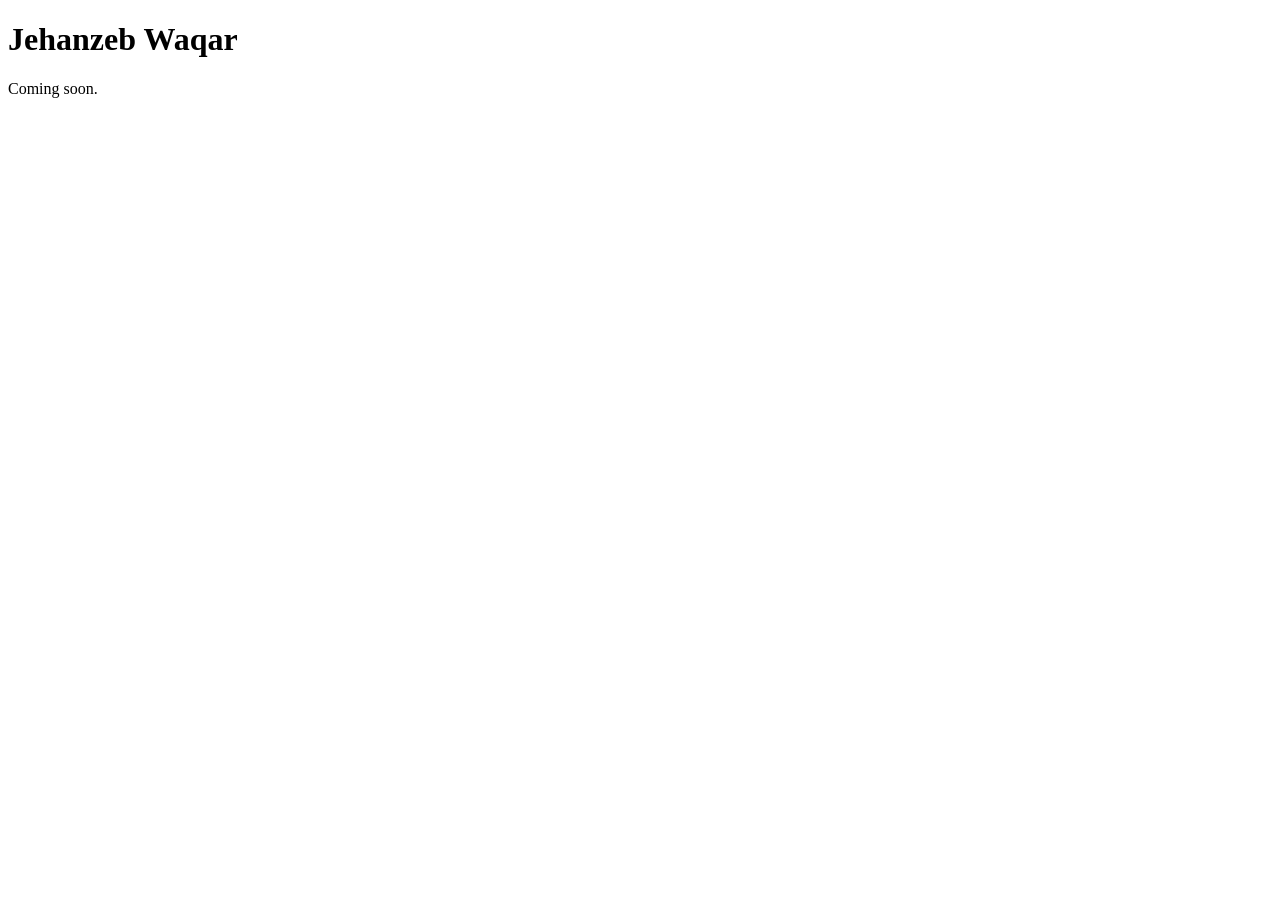
==== index.html @ 60be6070 "Placeholder page" ====
<!doctype html>
<html lang="en">
<head>
<meta charset="utf-8">
<meta name="viewport" content="width=device-width, initial-scale=1">
<title>Jehanzeb Waqar</title>
</head>
<body>
<h1>Jehanzeb Waqar</h1>
<p>Coming soon.</p>
</body>
</html>
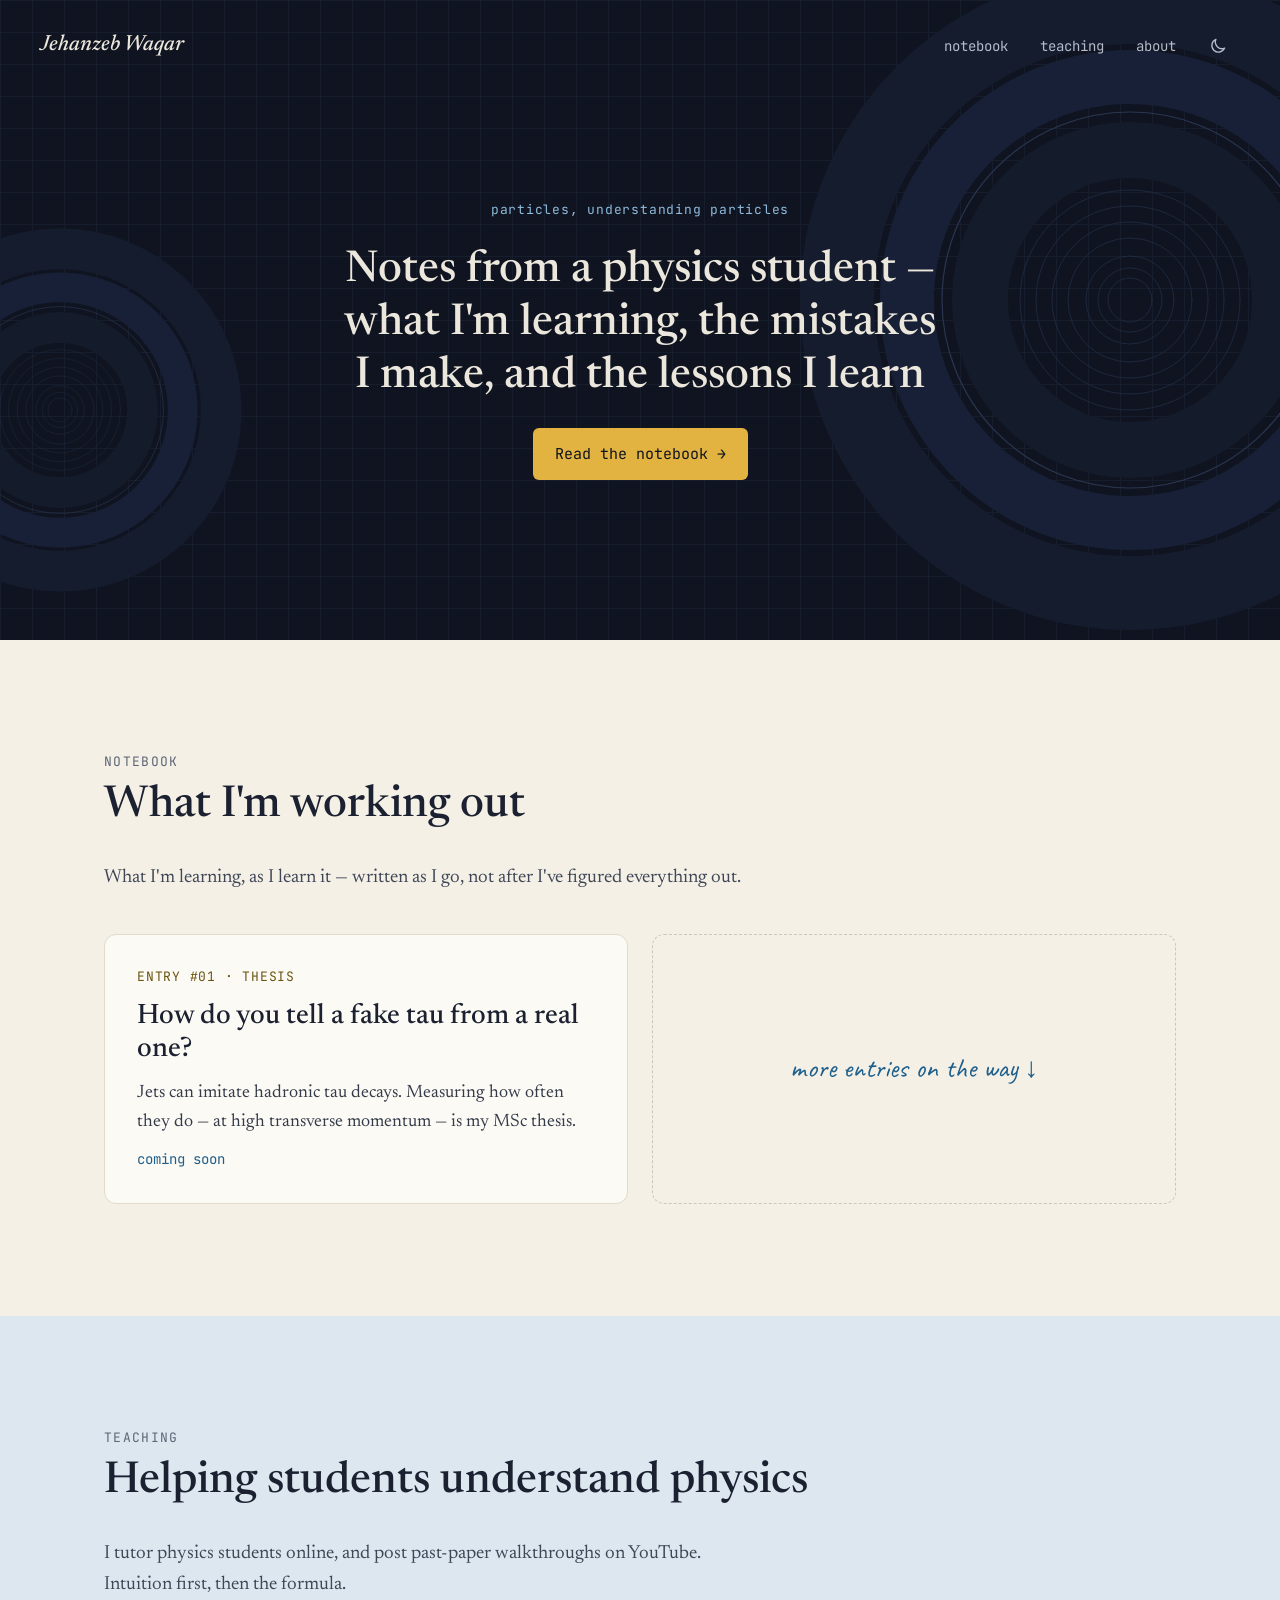
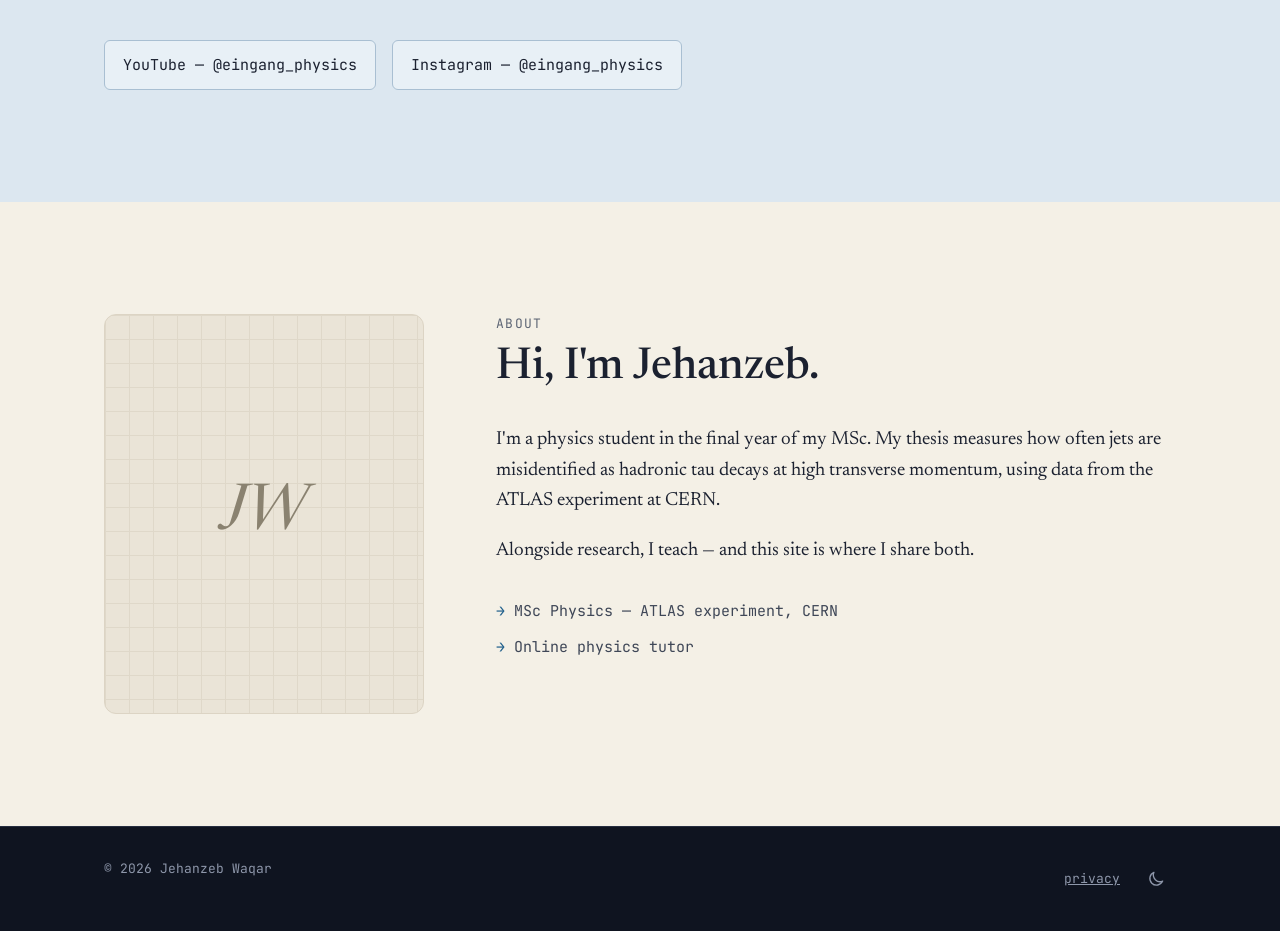
==== commit 09da3fec: "Homepage: Lab Notebook design, animated ATLAS/Feynman hero, light/dark toggle Co-Authored-By: Claude" ====
--- a/index.html
+++ b/index.html
@@ -3,10 +3,617 @@
 <head>
 <meta charset="utf-8">
 <meta name="viewport" content="width=device-width, initial-scale=1">
-<title>Jehanzeb Waqar</title>
+<title>Jehanzeb Waqar — notes from a physics student</title>
+<meta name="description" content="Jehanzeb Waqar — particle physics with the ATLAS experiment. A public notebook of the physics I'm learning, and how I teach it to students.">
+<meta property="og:title" content="Jehanzeb Waqar">
+<meta property="og:description" content="Notes from a physics student — what I'm learning, the mistakes I make, and the lessons I learn">
+<meta property="og:url" content="https://jehanzebwaqar.com/">
+<meta name="theme-color" content="#0F1420">
+<link rel="preconnect" href="https://fonts.googleapis.com">
+<link rel="preconnect" href="https://fonts.gstatic.com" crossorigin>
+<link href="https://fonts.googleapis.com/css2?family=Newsreader:ital,opsz,wght@0,6..72,400;0,6..72,500;1,6..72,400;1,6..72,500&family=JetBrains+Mono:wght@400;500&family=Caveat:wght@500&display=swap" rel="stylesheet">
+<link rel="stylesheet" href="/assets/style.css">
+<script>
+  (function () {
+    var t = 'light';
+    try { t = localStorage.getItem('theme') || 'light'; } catch (e) {}
+    document.documentElement.setAttribute('data-theme', t);
+  })();
+</script>
 </head>
 <body>
-<h1>Jehanzeb Waqar</h1>
-<p>Coming soon.</p>
+
+<header class="site-header">
+  <a class="wordmark" href="/">Jehanzeb Waqar</a>
+  <div class="header-right">
+    <nav class="site-nav" aria-label="Main">
+      <a href="#notebook">notebook</a>
+      <a href="#teaching">teaching</a>
+      <a href="#about">about</a>
+    </nav>
+    <button class="theme-toggle" type="button" aria-label="Switch to dark mode" data-theme-toggle>
+      <svg class="icon-moon" viewBox="0 0 24 24" fill="none" stroke="currentColor" stroke-width="1.6" stroke-linecap="round" stroke-linejoin="round" aria-hidden="true"><path d="M20 14.5A8 8 0 0 1 9.5 4a8 8 0 1 0 10.5 10.5z"></path></svg>
+      <svg class="icon-sun" viewBox="0 0 24 24" fill="none" stroke="currentColor" stroke-width="1.6" stroke-linecap="round" aria-hidden="true"><circle cx="12" cy="12" r="4"></circle><path d="M12 2v2M12 20v2M2 12h2M20 12h2M4.9 4.9l1.4 1.4M17.7 17.7l1.4 1.4M4.9 19.1l1.4-1.4M17.7 6.3l1.4-1.4"></path></svg>
+    </button>
+  </div>
+</header>
+
+<main>
+<section class="hero" aria-labelledby="hero-title" style="border-top: 0; padding: 0">
+  <svg class="hero-edge left" viewBox="0 0 400 640" aria-hidden="true" fill="none" stroke-linecap="round" stroke-linejoin="round"><defs><filter id="neonL" x="-50%" y="-50%" width="200%" height="200%"><feGaussianBlur stdDeviation="2.6" result="b"></feGaussianBlur><feMerge><feMergeNode in="b"></feMergeNode><feMergeNode in="b"></feMergeNode><feMergeNode in="SourceGraphic"></feMergeNode></feMerge></filter></defs><g transform="translate(60 410) scale(0.55)"><circle cx="0" cy="0" r="22" stroke="#25324A" stroke-width="0.7"></circle><circle cx="0" cy="0" r="32" stroke="#25324A" stroke-width="0.7"></circle><circle cx="0" cy="0" r="44" stroke="#25324A" stroke-width="0.7"></circle><circle cx="0" cy="0" r="62" stroke="#25324A" stroke-width="0.7"></circle><circle cx="0" cy="0" r="78" stroke="#25324A" stroke-width="0.7"></circle><circle cx="0" cy="0" r="94" stroke="#25324A" stroke-width="0.7"></circle><circle cx="0" cy="0" r="110" stroke="#25324A" stroke-width="0.7"></circle><circle cx="0" cy="0" r="150" stroke="#141B2A" stroke-width="56"></circle><circle cx="0" cy="0" r="188" stroke="#2A3650" stroke-width="1.2"></circle><circle cx="0" cy="0" r="223" stroke="#172036" stroke-width="54" stroke-dasharray="9 1.5"></circle><circle cx="0" cy="0" r="293" stroke="#141C2E" stroke-width="74" stroke-dasharray="20 2"></circle></g><g class="ev" filter="url(#neonL)" transform="translate(60 410) scale(0.55)" style="animation-delay: -8s">
+<path pathLength="1" d="M0 0 L4 7 L9 14 L13 21 L18 28 L22 35 L26 42 L31 49 L35 56 L39 63 L44 70 L48 77 L52 84 L56 91 L61 98 L65 105 L69 113 L73 120 L77 127 L81 134 L85 141 L89 148" stroke="#FFC940" stroke-width="1.6" opacity="1.0"></path>
+<path pathLength="1" d="M-0 -0 L4 7 L8 14 L13 21 L17 28 L21 35 L26 42 L30 49 L34 56 L39 63 L43 70 L48 77 L52 84 L56 91 L61 98 L65 105 L70 112 L75 119 L79 126 L84 133 L88 139 L93 146" stroke="#FFC940" stroke-width="1.6" opacity="1.0"></path>
+<path pathLength="1" d="M0 -0 L4 7 L8 15 L12 22 L16 29 L19 36 L23 44 L27 51 L31 58 L35 66 L38 73 L42 80 L46 88 L50 95 L53 102 L57 110 L61 117 L64 125 L68 132 L72 139 L75 147 L79 154" stroke="#FFC940" stroke-width="1.6" opacity="1.0"></path>
+<path pathLength="1" d="M0 -0 L-3 -7 L-7 -15 L-11 -22 L-15 -30 L-19 -37 L-23 -44 L-27 -51 L-31 -58 L-36 -65 L-40 -72 L-45 -79 L-50 -86 L-54 -92 L-59 -99 L-64 -105 L-70 -112 L-75 -118 L-80 -124 L-86 -131 L-91 -137 L-97 -143" stroke="#8FD3FF" stroke-width="1.2" opacity="1.0"></path>
+<path pathLength="1" d="M0 -0 L-2 -8 L-4 -16 L-6 -24 L-8 -32 L-9 -40 L-10 -48 L-11 -57 L-11 -65 L-12 -73 L-12 -81 L-12 -90 L-11 -98 L-10 -106 L-9 -114 L-8 -122 L-7 -130 L-5 -139 L-3 -147 L-1 -154 L2 -162 L4 -170 L7 -178" stroke="#8FD3FF" stroke-width="1.2" opacity="1.0"></path>
+<path pathLength="1" d="M0 0 L-1 -8 L-2 -16 L-3 -25 L-4 -33 L-6 -41 L-7 -49 L-9 -57 L-10 -65 L-12 -73 L-14 -81 L-16 -89 L-19 -97 L-21 -105 L-24 -113 L-26 -121 L-29 -128 L-32 -136 L-35 -144 L-38 -151 L-41 -159 L-45 -167" stroke="#8FD3FF" stroke-width="1.2" opacity="1.0"></path>
+<path pathLength="1" d="M-0 -0 L-2 -8 L-3 -16 L-5 -24 L-6 -32 L-7 -41 L-9 -49 L-10 -57 L-11 -65 L-12 -73 L-13 -81 L-14 -90 L-15 -98 L-16 -106 L-16 -114 L-17 -122 L-18 -131 L-18 -139 L-19 -147 L-19 -155 L-20 -164 L-20 -172" stroke="#8FD3FF" stroke-width="1.2" opacity="1.0"></path>
+<path pathLength="1" d="M0 -0 L-1 -8 L-1 -16 L-2 -25 L-3 -33 L-3 -41 L-4 -49 L-4 -58 L-4 -66 L-5 -74 L-5 -82 L-5 -91 L-5 -99 L-5 -107 L-5 -115 L-5 -124 L-5 -132 L-5 -140 L-5 -148 L-5 -157 L-4 -165 L-4 -173" stroke="#8FD3FF" stroke-width="1.2" opacity="1.0"></path>
+<path pathLength="1" d="M-0 -0 L-2 -8 L-4 -16 L-6 -24 L-8 -32 L-9 -40 L-10 -48 L-11 -57 L-12 -65 L-12 -73 L-12 -81 L-12 -90 L-12 -98 L-11 -106 L-10 -114 L-9 -122 L-8 -131 L-7 -139 L-5 -147 L-3 -155 L-1 -163 L1 -171 L4 -178" stroke="#8FD3FF" stroke-width="1.2" opacity="1.0"></path>
+<path pathLength="1" d="M-0 -0 L-4 -7 L-7 -15 L-11 -22 L-14 -30 L-18 -37 L-21 -45 L-24 -52 L-28 -60 L-31 -67 L-34 -75 L-37 -83 L-40 -90 L-43 -98 L-46 -106 L-49 -114 L-51 -121 L-54 -129 L-57 -137 L-59 -145 L-62 -153 L-64 -161" stroke="#8FD3FF" stroke-width="1.2" opacity="1.0"></path>
+<path pathLength="1" d="M0 0 L-3 -8 L-6 -15 L-9 -23 L-13 -30 L-16 -38 L-20 -45 L-24 -52 L-29 -59 L-33 -66 L-38 -73 L-43 -79 L-48 -86 L-54 -92 L-59 -98 L-65 -104 L-71 -110 L-77 -115 L-83 -121 L-90 -126 L-96 -131 L-103 -136 L-110 -141" stroke="#8FD3FF" stroke-width="1.2" opacity="1.0"></path>
+<path pathLength="1" d="M0 0 L5 -6 L11 -13 L16 -19 L21 -26 L25 -32 L30 -39 L35 -46 L39 -53 L43 -60 L47 -68 L50 -75 L54 -83 L57 -90 L61 -98 L64 -105 L66 -113 L69 -121 L71 -129 L74 -137 L76 -145 L77 -153 L79 -161" stroke="#8FD3FF" stroke-width="1.0" opacity="0.8"></path>
+<path pathLength="1" d="M0 0 L2 8 L4 16 L7 24 L9 32 L12 40 L14 47 L17 55 L19 63 L22 71 L25 79 L28 86 L31 94 L34 102 L37 109 L40 117 L43 125 L47 132 L50 140 L54 147 L57 155 L61 162" stroke="#8FD3FF" stroke-width="1.0" opacity="0.8"></path>
+<path pathLength="1" d="M0 0 L6 6 L12 12 L17 18 L23 24 L28 30 L34 36 L39 42 L44 49 L49 55 L54 62 L59 69 L64 75 L69 82 L73 89 L78 96 L82 103 L86 110 L90 117 L94 124 L98 132 L102 139" stroke="#8FD3FF" stroke-width="1.0" opacity="0.8"></path>
+<path pathLength="1" d="M0 0 L2 8 L5 16 L7 24 L9 32 L12 40 L14 48 L16 56 L17 64 L19 72 L21 80 L23 88 L24 96 L26 104 L27 112 L29 120 L30 128 L31 137 L32 145 L33 153 L34 161 L35 169" stroke="#8FD3FF" stroke-width="1.0" opacity="0.8"></path>
+<path pathLength="1" d="M0 0 L-2 8 L-4 16 L-7 24 L-9 32 L-12 40 L-14 47 L-17 55 L-20 63 L-22 71 L-25 79 L-28 86 L-31 94 L-34 102 L-37 109 L-41 117 L-44 124 L-47 132 L-51 139 L-54 147 L-58 154 L-62 162" stroke="#8FD3FF" stroke-width="1.0" opacity="0.8"></path>
+<path pathLength="1" d="M0 0 L-3 7 L-7 15 L-11 22 L-15 30 L-19 37 L-23 44 L-27 51 L-31 58 L-35 65 L-40 72 L-45 79 L-49 86 L-54 92 L-59 99 L-64 105 L-69 112 L-75 118 L-80 125 L-85 131 L-91 137 L-97 143" stroke="#8FD3FF" stroke-width="1.0" opacity="0.8"></path>
+<path pathLength="1" d="M-0 0 L8 2 L16 3 L24 5 L32 8 L40 11 L48 13 L55 17 L63 20 L70 24 L77 28 L84 32 L91 37 L98 42 L104 47 L111 52 L117 57 L123 63 L129 69 L134 75 L139 81 L144 88 L149 95" stroke="#8FD3FF" stroke-width="1.0" opacity="0.8"></path>
+<path pathLength="1" d="M-0 0 L3 -0 L7 -1 L10 -2 L13 -3 L16 -4 L18 -6 L21 -8 L23 -11 L25 -14 L27 -16 L28 -20 L29 -23 L29 -26 L29 -29 L29 -33 L29 -36 L28 -39 L26 -42 L25 -45 L23 -47 L20 -50 L18 -52 L15 -54 L12 -55 L9 -56 L6 -57 L2 -58 L-1 -58 L-4 -57 L-7 -57 L-10 -56 L-13 -54 L-16 -52 L-19 -50 L-21 -48 L-23 -45 L-25 -42 L-26 -39 L-27 -36 L-28 -33 L-28 -30 L-28 -27 L-28 -23 L-27 -20 L-26 -17 L-24 -14 L-22 -11 L-20 -9" stroke="#8FD3FF" stroke-width="0.8" opacity="0.55"></path>
+<path pathLength="1" d="M-0 0 L-4 -2 L-9 -3 L-14 -4 L-19 -4 L-24 -4 L-28 -3 L-33 -2 L-38 0 L-42 3 L-46 6 L-49 9 L-52 13 L-55 17 L-57 21 L-59 26 L-60 30 L-61 35 L-61 40 L-60 45 L-59 50 L-58 54 L-56 59 L-53 63 L-50 67 L-47 70 L-43 73 L-39 76 L-34 78 L-30 79 L-25 80 L-20 81 L-15 81 L-10 80 L-6 79 L-1 77 L3 75 L7 72 L11 69 L14 66 L17 62 L20 57 L21 53 L23 48 L24 43 L24 39 L24 34 L23 29 L22 24" stroke="#8FD3FF" stroke-width="0.8" opacity="0.55"></path>
+<path pathLength="1" d="M0 -0 L1 4 L2 7 L3 11 L3 15 L3 19 L2 23 L1 27 L-1 30 L-3 34 L-5 37 L-8 40 L-11 42 L-14 44 L-18 46 L-21 47 L-25 48 L-29 49 L-33 49 L-37 48 L-41 47 L-44 46 L-48 44 L-51 42 L-54 40 L-57 37 L-60 34 L-62 31 L-63 27 L-64 23 L-65 19 L-65 15 L-65 11 L-65 8 L-64 4 L-62 0 L-61 -3 L-58 -7 L-56 -10 L-53 -12 L-50 -14 L-46 -16 L-43 -18 L-39 -19 L-35 -20 L-31 -20 L-27 -20 L-23 -19 L-19 -18" stroke="#8FD3FF" stroke-width="0.8" opacity="0.55"></path>
+<path pathLength="1" d="M-0 0 L3 -4 L6 -8 L10 -11 L13 -14 L18 -17 L22 -19 L27 -20 L32 -21 L37 -22 L42 -21 L47 -21 L51 -19 L56 -17 L60 -15 L64 -12 L68 -9 L71 -5 L74 -1 L77 3 L78 8 L80 13 L81 18 L81 23 L80 27 L79 32 L78 37 L76 42 L73 46 L70 50 L67 53 L63 57 L59 59 L55 61 L50 63 L45 64 L40 65 L35 65 L30 64 L25 63 L21 62 L16 60 L12 57 L8 54 L5 50 L2 46 L-1 42 L-3 38 L-4 33" stroke="#8FD3FF" stroke-width="0.8" opacity="0.55"></path>
+<path pathLength="1" d="M0 -0 L0 4 L1 8 L2 11 L4 15 L6 18 L8 22 L11 24 L14 27 L17 29 L21 31 L25 32 L28 33 L32 33 L36 33 L40 33 L44 32 L48 31 L51 29 L55 27 L58 24 L60 21 L63 18 L65 15 L66 11 L67 8 L68 4 L69 -0 L68 -4 L68 -8 L67 -12 L65 -15 L63 -19 L61 -22 L59 -25 L56 -28 L53 -30 L49 -32 L45 -33 L42 -34 L38 -35 L34 -35 L30 -35 L26 -34 L22 -33 L19 -31 L15 -30 L12 -27 L9 -24" stroke="#8FD3FF" stroke-width="0.8" opacity="0.55"></path>
+<path pathLength="1" d="M0 0 L1 -5 L1 -10 L-0 -16 L-1 -21 L-3 -26 L-5 -30 L-8 -35 L-11 -39 L-15 -42 L-19 -45 L-24 -48 L-29 -50 L-34 -52 L-39 -53 L-44 -53 L-49 -53 L-54 -52 L-59 -51 L-64 -49 L-69 -47 L-73 -44 L-77 -40 L-81 -36 L-84 -32 L-86 -27 L-88 -23 L-89 -18 L-90 -12 L-91 -7 L-90 -2 L-89 3 L-88 8 L-86 13 L-83 17 L-80 22 L-76 25 L-72 29 L-68 32 L-63 34 L-58 36 L-53 37 L-48 38 L-43 38 L-38 37 L-33 36 L-28 35 L-23 32 L-19 30" stroke="#8FD3FF" stroke-width="0.8" opacity="0.55"></path>
+<path pathLength="1" d="M0 0 L-4 -7 L-9 -14 L-15 -20 L-21 -25 L-28 -30 L-35 -34 L-42 -37 L-50 -39 L-59 -41 L-67 -41 L-75 -41 L-83 -39 L-91 -37 L-99 -34 L-106 -30 L-113 -25 L-119 -20 L-124 -13 L-129 -7 L-133 0 L-136 8 L-139 16 L-140 24 L-141 32 L-141 40 L-139 49 L-137 57 L-134 64 L-130 72 L-126 78 L-120 85 L-114 90 L-108 95 L-101 99 L-93 103 L-85 105 L-77 107 L-69 108 L-61 108 L-53 107 L-45 105 L-37 102 L-30 98 L-23 94 L-16 88 L-10 82 L-5 76 L-1 69" stroke="#8FD3FF" stroke-width="0.8" opacity="0.55"></path>
+<path pathLength="1" d="M0 0 L-7 5 L-13 10 L-18 17 L-23 23 L-27 30 L-30 38 L-33 46 L-35 54 L-36 62 L-35 70 L-35 79 L-33 87 L-30 95 L-27 102 L-23 109 L-18 116 L-13 122 L-7 128 L0 133 L7 137 L15 140 L23 143 L31 145 L39 145 L47 146 L55 145 L63 143 L71 141 L79 138 L86 134 L93 129 L99 123 L105 117 L110 111 L114 104 L117 96 L120 88 L122 80 L123 72 L123 64 L123 56 L121 48 L119 40 L116 32 L112 25 L107 18 L102 12 L96 6" stroke="#8FD3FF" stroke-width="0.8" opacity="0.55"></path>
+<path pathLength="1" d="M-0 0 L5 -4 L10 -7 L15 -9 L21 -11 L26 -13 L32 -13 L38 -13 L44 -13 L50 -11 L56 -9 L61 -6 L66 -3 L70 1 L75 5 L78 10 L81 15 L84 20 L85 26 L86 32 L87 38 L87 44 L86 50 L84 55 L82 61 L79 66 L75 71 L72 75 L67 79 L62 83 L57 86 L51 88 L46 89 L40 90 L34 91 L28 90 L22 89 L16 87 L11 85 L6 82 L1 78 L-3 74 L-7 69 L-10 65 L-13 59 L-15 54 L-16 48 L-17 42 L-17 36" stroke="#8FD3FF" stroke-width="0.8" opacity="0.55"></path>
+<polygon points="108.1,163.5 133.5,201.8 112.7,214.2 91.3,173.5" fill="#FFC940" fill-opacity="0.85"></polygon>
+<polygon points="139.1,214.9 151.0,233.4 131.9,244.7 121.5,225.3" fill="#FFC940" fill-opacity="0.5"></polygon>
+<polygon points="-84.0,-177.1 -91.4,-192.7 -77.7,-198.6 -71.4,-182.5" fill="#8FD3FF" fill-opacity="0.6"></polygon>
+<polygon points="-109.8,-231.3 -134.2,-282.9 -114.1,-291.6 -93.3,-238.4" fill="#8FD3FF" fill-opacity="0.45"></polygon>
+<polygon points="-69.6,-183.2 -78.8,-207.3 -64.1,-212.3 -56.6,-187.6" fill="#8FD3FF" fill-opacity="0.6"></polygon>
+<polygon points="-90.9,-239.3 -105.9,-278.6 -86.1,-285.4 -74.0,-245.1" fill="#8FD3FF" fill-opacity="0.45"></polygon>
+<polygon points="-54.8,-188.2 -61.2,-210.2 -46.3,-214.0 -41.5,-191.6" fill="#8FD3FF" fill-opacity="0.6"></polygon>
+<polygon points="-71.5,-245.8 -82.5,-283.6 -62.5,-288.7 -54.1,-250.2" fill="#8FD3FF" fill-opacity="0.45"></polygon>
+<polygon points="-39.5,-192.0 -43.3,-210.4 -28.5,-213.0 -26.0,-194.3" fill="#8FD3FF" fill-opacity="0.6"></polygon>
+<polygon points="-51.6,-250.7 -56.0,-271.8 -36.8,-275.0 -34.0,-253.7" fill="#8FD3FF" fill-opacity="0.45"></polygon>
+<circle cx="13.3" cy="20.9" r="1.5" fill="#FFC940"></circle>
+<circle cx="17.6" cy="27.9" r="1.5" fill="#FFC940"></circle>
+<circle cx="26.4" cy="41.9" r="1.5" fill="#FFC940"></circle>
+<circle cx="35.0" cy="55.9" r="1.5" fill="#FFC940"></circle>
+<circle cx="43.6" cy="70.0" r="1.5" fill="#FFC940"></circle>
+<circle cx="52.1" cy="84.2" r="1.5" fill="#FFC940"></circle>
+<circle cx="60.5" cy="98.4" r="1.5" fill="#FFC940"></circle>
+<circle cx="12.7" cy="21.2" r="1.5" fill="#FFC940"></circle>
+<circle cx="17.0" cy="28.3" r="1.5" fill="#FFC940"></circle>
+<circle cx="25.6" cy="42.4" r="1.5" fill="#FFC940"></circle>
+<circle cx="34.3" cy="56.4" r="1.5" fill="#FFC940"></circle>
+<circle cx="43.1" cy="70.3" r="1.5" fill="#FFC940"></circle>
+<circle cx="52.0" cy="84.3" r="1.5" fill="#FFC940"></circle>
+<circle cx="60.9" cy="98.1" r="1.5" fill="#FFC940"></circle>
+<circle cx="11.7" cy="21.8" r="1.5" fill="#FFC940"></circle>
+<circle cx="15.5" cy="29.1" r="1.5" fill="#FFC940"></circle>
+<circle cx="23.2" cy="43.7" r="1.5" fill="#FFC940"></circle>
+<circle cx="30.8" cy="58.4" r="1.5" fill="#FFC940"></circle>
+<circle cx="38.4" cy="73.0" r="1.5" fill="#FFC940"></circle>
+<circle cx="45.9" cy="87.7" r="1.5" fill="#FFC940"></circle>
+<circle cx="53.3" cy="102.5" r="1.5" fill="#FFC940"></circle>
+<circle cx="-10.8" cy="-22.2" r="1.5" fill="#8FD3FF"></circle>
+<circle cx="-14.7" cy="-29.5" r="1.5" fill="#8FD3FF"></circle>
+<circle cx="-22.7" cy="-43.9" r="1.5" fill="#8FD3FF"></circle>
+<circle cx="-31.2" cy="-58.1" r="1.5" fill="#8FD3FF"></circle>
+<circle cx="-40.2" cy="-72.0" r="1.5" fill="#8FD3FF"></circle>
+<circle cx="-49.5" cy="-85.5" r="1.5" fill="#8FD3FF"></circle>
+<circle cx="-59.3" cy="-98.8" r="1.5" fill="#8FD3FF"></circle>
+<circle cx="-6.2" cy="-24.0" r="1.5" fill="#8FD3FF"></circle>
+<circle cx="-7.8" cy="-32.1" r="1.5" fill="#8FD3FF"></circle>
+<circle cx="-10.1" cy="-48.4" r="1.5" fill="#8FD3FF"></circle>
+<circle cx="-11.5" cy="-64.8" r="1.5" fill="#8FD3FF"></circle>
+<circle cx="-11.8" cy="-81.3" r="1.5" fill="#8FD3FF"></circle>
+<circle cx="-11.1" cy="-97.8" r="1.5" fill="#8FD3FF"></circle>
+<circle cx="-9.4" cy="-114.2" r="1.5" fill="#8FD3FF"></circle>
+<circle cx="-2.9" cy="-24.6" r="1.5" fill="#8FD3FF"></circle>
+<circle cx="-4.2" cy="-32.7" r="1.5" fill="#8FD3FF"></circle>
+<circle cx="-7.0" cy="-49.0" r="1.5" fill="#8FD3FF"></circle>
+<circle cx="-10.4" cy="-65.1" r="1.5" fill="#8FD3FF"></circle>
+<circle cx="-14.3" cy="-81.2" r="1.5" fill="#8FD3FF"></circle>
+<circle cx="-18.7" cy="-97.1" r="1.5" fill="#8FD3FF"></circle>
+<circle cx="-23.6" cy="-112.8" r="1.5" fill="#8FD3FF"></circle>
+<circle cx="-4.6" cy="-24.3" r="1.5" fill="#8FD3FF"></circle>
+<circle cx="-6.0" cy="-32.5" r="1.5" fill="#8FD3FF"></circle>
+<circle cx="-8.6" cy="-48.7" r="1.5" fill="#8FD3FF"></circle>
+<circle cx="-11.0" cy="-65.1" r="1.5" fill="#8FD3FF"></circle>
+<circle cx="-13.0" cy="-81.4" r="1.5" fill="#8FD3FF"></circle>
+<circle cx="-14.9" cy="-97.8" r="1.5" fill="#8FD3FF"></circle>
+<circle cx="-16.5" cy="-114.3" r="1.5" fill="#8FD3FF"></circle>
+<circle cx="-2.0" cy="-24.7" r="1.5" fill="#8FD3FF"></circle>
+<circle cx="-2.6" cy="-32.9" r="1.5" fill="#8FD3FF"></circle>
+<circle cx="-3.6" cy="-49.4" r="1.5" fill="#8FD3FF"></circle>
+<circle cx="-4.3" cy="-65.9" r="1.5" fill="#8FD3FF"></circle>
+<circle cx="-4.8" cy="-82.3" r="1.5" fill="#8FD3FF"></circle>
+<circle cx="-5.2" cy="-98.8" r="1.5" fill="#8FD3FF"></circle>
+<circle cx="-5.3" cy="-115.3" r="1.5" fill="#8FD3FF"></circle>
+<circle cx="-6.1" cy="-24.0" r="1.5" fill="#8FD3FF"></circle>
+<circle cx="-7.6" cy="-32.1" r="1.5" fill="#8FD3FF"></circle>
+<circle cx="-10.1" cy="-48.4" r="1.5" fill="#8FD3FF"></circle>
+<circle cx="-11.6" cy="-64.8" r="1.5" fill="#8FD3FF"></circle>
+<circle cx="-12.2" cy="-81.3" r="1.5" fill="#8FD3FF"></circle>
+<circle cx="-11.8" cy="-97.8" r="1.5" fill="#8FD3FF"></circle>
+<circle cx="-10.5" cy="-114.3" r="1.5" fill="#8FD3FF"></circle>
+<circle cx="-10.9" cy="-22.2" r="1.5" fill="#8FD3FF"></circle>
+<circle cx="-14.4" cy="-29.7" r="1.5" fill="#8FD3FF"></circle>
+<circle cx="-21.2" cy="-44.7" r="1.5" fill="#8FD3FF"></circle>
+<circle cx="-27.7" cy="-59.9" r="1.5" fill="#8FD3FF"></circle>
+<circle cx="-34.0" cy="-75.1" r="1.5" fill="#8FD3FF"></circle>
+<circle cx="-40.1" cy="-90.5" r="1.5" fill="#8FD3FF"></circle>
+<circle cx="-45.9" cy="-105.9" r="1.5" fill="#8FD3FF"></circle>
+<circle cx="-9.2" cy="-23.0" r="1.5" fill="#8FD3FF"></circle>
+<circle cx="-12.7" cy="-30.5" r="1.5" fill="#8FD3FF"></circle>
+<circle cx="-20.3" cy="-45.1" r="1.5" fill="#8FD3FF"></circle>
+<circle cx="-28.8" cy="-59.2" r="1.5" fill="#8FD3FF"></circle>
+<circle cx="-38.2" cy="-72.8" r="1.5" fill="#8FD3FF"></circle>
+<circle cx="-48.3" cy="-85.8" r="1.5" fill="#8FD3FF"></circle>
+<circle cx="-59.2" cy="-98.2" r="1.5" fill="#8FD3FF"></circle>
+<circle cx="15.8" cy="-19.1" r="1.5" fill="#8FD3FF"></circle>
+<circle cx="20.7" cy="-25.7" r="1.5" fill="#8FD3FF"></circle>
+<circle cx="30.1" cy="-39.3" r="1.5" fill="#8FD3FF"></circle>
+<circle cx="38.8" cy="-53.3" r="1.5" fill="#8FD3FF"></circle>
+<circle cx="46.8" cy="-67.7" r="1.5" fill="#8FD3FF"></circle>
+<circle cx="54.0" cy="-82.5" r="1.5" fill="#8FD3FF"></circle>
+<circle cx="60.6" cy="-97.7" r="1.5" fill="#8FD3FF"></circle>
+<circle cx="6.7" cy="23.8" r="1.5" fill="#8FD3FF"></circle>
+<circle cx="9.1" cy="31.7" r="1.5" fill="#8FD3FF"></circle>
+<circle cx="14.1" cy="47.4" r="1.5" fill="#8FD3FF"></circle>
+<circle cx="19.4" cy="63.1" r="1.5" fill="#8FD3FF"></circle>
+<circle cx="25.0" cy="78.6" r="1.5" fill="#8FD3FF"></circle>
+<circle cx="30.8" cy="94.0" r="1.5" fill="#8FD3FF"></circle>
+<circle cx="37.0" cy="109.3" r="1.5" fill="#8FD3FF"></circle>
+<circle cx="17.4" cy="17.6" r="1.5" fill="#8FD3FF"></circle>
+<circle cx="22.9" cy="23.7" r="1.5" fill="#8FD3FF"></circle>
+<circle cx="33.8" cy="36.1" r="1.5" fill="#8FD3FF"></circle>
+<circle cx="44.3" cy="48.8" r="1.5" fill="#8FD3FF"></circle>
+<circle cx="54.4" cy="61.9" r="1.5" fill="#8FD3FF"></circle>
+<circle cx="64.0" cy="75.3" r="1.5" fill="#8FD3FF"></circle>
+<circle cx="73.2" cy="89.0" r="1.5" fill="#8FD3FF"></circle>
+<circle cx="7.1" cy="23.7" r="1.5" fill="#8FD3FF"></circle>
+<circle cx="9.4" cy="31.6" r="1.5" fill="#8FD3FF"></circle>
+<circle cx="13.6" cy="47.6" r="1.5" fill="#8FD3FF"></circle>
+<circle cx="17.5" cy="63.6" r="1.5" fill="#8FD3FF"></circle>
+<circle cx="21.1" cy="79.7" r="1.5" fill="#8FD3FF"></circle>
+<circle cx="24.4" cy="95.9" r="1.5" fill="#8FD3FF"></circle>
+<circle cx="27.3" cy="112.1" r="1.5" fill="#8FD3FF"></circle>
+<circle cx="-6.8" cy="23.8" r="1.5" fill="#8FD3FF"></circle>
+<circle cx="-9.2" cy="31.7" r="1.5" fill="#8FD3FF"></circle>
+<circle cx="-14.3" cy="47.4" r="1.5" fill="#8FD3FF"></circle>
+<circle cx="-19.6" cy="63.0" r="1.5" fill="#8FD3FF"></circle>
+<circle cx="-25.3" cy="78.5" r="1.5" fill="#8FD3FF"></circle>
+<circle cx="-31.2" cy="93.9" r="1.5" fill="#8FD3FF"></circle>
+<circle cx="-37.5" cy="109.2" r="1.5" fill="#8FD3FF"></circle>
+<circle cx="-10.8" cy="22.3" r="1.5" fill="#8FD3FF"></circle>
+<circle cx="-14.6" cy="29.6" r="1.5" fill="#8FD3FF"></circle>
+<circle cx="-22.6" cy="44.0" r="1.5" fill="#8FD3FF"></circle>
+<circle cx="-31.1" cy="58.2" r="1.5" fill="#8FD3FF"></circle>
+<circle cx="-40.0" cy="72.1" r="1.5" fill="#8FD3FF"></circle>
+<circle cx="-49.3" cy="85.7" r="1.5" fill="#8FD3FF"></circle>
+<circle cx="-59.1" cy="99.0" r="1.5" fill="#8FD3FF"></circle>
+<circle cx="24.1" cy="5.5" r="1.5" fill="#8FD3FF"></circle>
+<circle cx="32.0" cy="7.9" r="1.5" fill="#8FD3FF"></circle>
+<circle cx="47.5" cy="13.5" r="1.5" fill="#8FD3FF"></circle>
+<circle cx="62.6" cy="20.2" r="1.5" fill="#8FD3FF"></circle>
+<circle cx="77.1" cy="28.0" r="1.5" fill="#8FD3FF"></circle>
+<circle cx="91.0" cy="36.9" r="1.5" fill="#8FD3FF"></circle>
+<circle cx="104.3" cy="46.7" r="1.5" fill="#8FD3FF"></circle>
+<circle cx="20.9" cy="-8.4" r="1.5" fill="#8FD3FF"></circle>
+<circle cx="27.8" cy="-19.5" r="1.5" fill="#8FD3FF"></circle>
+<circle cx="28.5" cy="-35.8" r="1.5" fill="#8FD3FF"></circle>
+<circle cx="-23.7" cy="-3.9" r="1.5" fill="#8FD3FF"></circle>
+<circle cx="-33.2" cy="-1.6" r="1.5" fill="#8FD3FF"></circle>
+<circle cx="-45.7" cy="5.7" r="1.5" fill="#8FD3FF"></circle>
+<circle cx="-59.1" cy="25.7" r="1.5" fill="#8FD3FF"></circle>
+<circle cx="-57.9" cy="54.3" r="1.5" fill="#8FD3FF"></circle>
+<circle cx="2.1" cy="23.0" r="1.5" fill="#8FD3FF"></circle>
+<circle cx="-2.7" cy="33.8" r="1.5" fill="#8FD3FF"></circle>
+<circle cx="-14.2" cy="44.4" r="1.5" fill="#8FD3FF"></circle>
+<circle cx="-40.8" cy="47.5" r="1.5" fill="#8FD3FF"></circle>
+<circle cx="17.7" cy="-16.8" r="1.5" fill="#8FD3FF"></circle>
+<circle cx="27.0" cy="-20.3" r="1.5" fill="#8FD3FF"></circle>
+<circle cx="41.8" cy="-21.3" r="1.5" fill="#8FD3FF"></circle>
+<circle cx="60.4" cy="-15.0" r="1.5" fill="#8FD3FF"></circle>
+<circle cx="78.5" cy="7.9" r="1.5" fill="#8FD3FF"></circle>
+<circle cx="8.4" cy="21.5" r="1.5" fill="#8FD3FF"></circle>
+<circle cx="17.4" cy="28.9" r="1.5" fill="#8FD3FF"></circle>
+<circle cx="32.4" cy="33.3" r="1.5" fill="#8FD3FF"></circle>
+<circle cx="57.5" cy="24.2" r="1.5" fill="#8FD3FF"></circle>
+<circle cx="-3.0" cy="-25.6" r="1.5" fill="#8FD3FF"></circle>
+<circle cx="-8.2" cy="-34.7" r="1.5" fill="#8FD3FF"></circle>
+<circle cx="-15.2" cy="-42.3" r="1.5" fill="#8FD3FF"></circle>
+<circle cx="-38.7" cy="-52.9" r="1.5" fill="#8FD3FF"></circle>
+<circle cx="-59.4" cy="-51.0" r="1.5" fill="#8FD3FF"></circle>
+<circle cx="-14.6" cy="-19.9" r="1.5" fill="#8FD3FF"></circle>
+<circle cx="-20.8" cy="-25.3" r="1.5" fill="#8FD3FF"></circle>
+<circle cx="-34.8" cy="-33.9" r="1.5" fill="#8FD3FF"></circle>
+<circle cx="-50.4" cy="-39.2" r="1.5" fill="#8FD3FF"></circle>
+<circle cx="-66.7" cy="-41.0" r="1.5" fill="#8FD3FF"></circle>
+<circle cx="-91.0" cy="-36.9" r="1.5" fill="#8FD3FF"></circle>
+<circle cx="-112.6" cy="-25.0" r="1.5" fill="#8FD3FF"></circle>
+<circle cx="-18.2" cy="16.6" r="1.5" fill="#8FD3FF"></circle>
+<circle cx="-23.0" cy="23.3" r="1.5" fill="#8FD3FF"></circle>
+<circle cx="-30.4" cy="38.0" r="1.5" fill="#8FD3FF"></circle>
+<circle cx="-34.6" cy="53.9" r="1.5" fill="#8FD3FF"></circle>
+<circle cx="-35.5" cy="70.4" r="1.5" fill="#8FD3FF"></circle>
+<circle cx="-30.4" cy="94.5" r="1.5" fill="#8FD3FF"></circle>
+<circle cx="-23.0" cy="109.2" r="1.5" fill="#8FD3FF"></circle>
+<circle cx="20.7" cy="-11.4" r="1.5" fill="#8FD3FF"></circle>
+<circle cx="32.4" cy="-13.3" r="1.5" fill="#8FD3FF"></circle>
+<circle cx="44.3" cy="-12.5" r="1.5" fill="#8FD3FF"></circle>
+<circle cx="65.9" cy="-3.1" r="1.5" fill="#8FD3FF"></circle>
+<circle cx="78.1" cy="9.8" r="1.5" fill="#8FD3FF"></circle>
+<circle cx="86.8" cy="37.9" r="1.5" fill="#8FD3FF"></circle>
+</g></svg>
+  <svg class="hero-edge right" viewBox="0 0 400 640" aria-hidden="true" fill="none" stroke-linecap="round" stroke-linejoin="round"><defs><filter id="neonR" x="-50%" y="-50%" width="200%" height="200%"><feGaussianBlur stdDeviation="2.6" result="b"></feGaussianBlur><feMerge><feMergeNode in="b"></feMergeNode><feMergeNode in="b"></feMergeNode><feMergeNode in="SourceGraphic"></feMergeNode></feMerge></filter></defs><g transform="translate(250 300)"><circle cx="0" cy="0" r="22" stroke="#25324A" stroke-width="0.7"></circle><circle cx="0" cy="0" r="32" stroke="#25324A" stroke-width="0.7"></circle><circle cx="0" cy="0" r="44" stroke="#25324A" stroke-width="0.7"></circle><circle cx="0" cy="0" r="62" stroke="#25324A" stroke-width="0.7"></circle><circle cx="0" cy="0" r="78" stroke="#25324A" stroke-width="0.7"></circle><circle cx="0" cy="0" r="94" stroke="#25324A" stroke-width="0.7"></circle><circle cx="0" cy="0" r="110" stroke="#25324A" stroke-width="0.7"></circle><circle cx="0" cy="0" r="150" stroke="#141B2A" stroke-width="56"></circle><circle cx="0" cy="0" r="188" stroke="#2A3650" stroke-width="1.2"></circle><circle cx="0" cy="0" r="223" stroke="#172036" stroke-width="54" stroke-dasharray="9 1.5"></circle><circle cx="0" cy="0" r="293" stroke="#141C2E" stroke-width="74" stroke-dasharray="20 2"></circle></g><g class="ev" filter="url(#neonR)" transform="translate(250 300)" style="animation-delay: 0s">
+<path pathLength="1" d="M0 0 L-3 8 L-7 15 L-10 23 L-13 30 L-17 38 L-20 45 L-23 53 L-26 60 L-30 68 L-33 76 L-36 83 L-39 91 L-42 99 L-45 106 L-48 114 L-51 122 L-54 130 L-56 137 L-59 145 L-62 153 L-65 161" stroke="#FFC940" stroke-width="1.6" opacity="1.0"></path>
+<path pathLength="1" d="M0 -0 L-4 7 L-7 15 L-11 22 L-14 30 L-18 37 L-21 45 L-25 52 L-28 60 L-32 67 L-35 75 L-38 82 L-42 90 L-45 97 L-48 105 L-51 113 L-54 120 L-57 128 L-60 136 L-64 143 L-66 151 L-69 159" stroke="#FFC940" stroke-width="1.6" opacity="1.0"></path>
+<path pathLength="1" d="M0 -0 L-4 7 L-8 14 L-12 22 L-16 29 L-20 36 L-23 44 L-27 51 L-31 58 L-35 66 L-39 73 L-42 80 L-46 88 L-50 95 L-53 102 L-57 110 L-61 117 L-64 125 L-68 132 L-71 140 L-75 147 L-78 155" stroke="#FFC940" stroke-width="1.6" opacity="1.0"></path>
+<path pathLength="1" d="M0 0 L6 -6 L12 -12 L18 -17 L23 -23 L29 -29 L34 -36 L40 -42 L45 -48 L51 -54 L56 -61 L61 -67 L66 -73 L71 -80 L76 -86 L81 -93 L86 -100 L91 -106 L96 -113 L100 -120 L105 -127 L109 -134" stroke="#8FD3FF" stroke-width="1.2" opacity="1.0"></path>
+<path pathLength="1" d="M0 0 L6 -5 L13 -11 L19 -16 L26 -21 L32 -26 L39 -30 L46 -35 L53 -39 L60 -43 L67 -47 L75 -51 L82 -55 L89 -58 L97 -62 L105 -65 L112 -68 L120 -71 L128 -73 L136 -76 L144 -78 L152 -80 L160 -82" stroke="#8FD3FF" stroke-width="1.2" opacity="1.0"></path>
+<path pathLength="1" d="M0 0 L7 -5 L13 -10 L20 -15 L26 -20 L33 -25 L39 -30 L46 -35 L52 -40 L59 -46 L65 -51 L71 -56 L77 -62 L84 -67 L90 -72 L96 -78 L102 -83 L108 -89 L114 -94 L120 -100 L127 -106 L132 -111" stroke="#8FD3FF" stroke-width="1.2" opacity="1.0"></path>
+<path pathLength="1" d="M-0 0 L6 -5 L12 -11 L19 -16 L25 -21 L32 -27 L38 -32 L44 -37 L51 -42 L58 -47 L64 -52 L71 -57 L78 -61 L84 -66 L91 -71 L98 -75 L105 -80 L112 -84 L119 -89 L126 -93 L133 -97 L140 -102" stroke="#8FD3FF" stroke-width="1.2" opacity="1.0"></path>
+<path pathLength="1" d="M0 0 L6 -5 L13 -11 L19 -16 L25 -22 L31 -27 L37 -33 L43 -39 L49 -44 L55 -50 L61 -56 L66 -62 L72 -68 L78 -74 L83 -80 L89 -86 L94 -92 L100 -98 L105 -105 L111 -111 L116 -117 L121 -124" stroke="#8FD3FF" stroke-width="1.2" opacity="1.0"></path>
+<path pathLength="1" d="M0 -0 L6 -6 L12 -11 L18 -17 L23 -23 L29 -29 L35 -35 L40 -42 L45 -48 L51 -54 L56 -60 L61 -67 L66 -74 L71 -80 L76 -87 L81 -94 L85 -100 L90 -107 L94 -114 L99 -121 L103 -128 L107 -135" stroke="#8FD3FF" stroke-width="1.2" opacity="1.0"></path>
+<path pathLength="1" d="M0 0 L5 -7 L10 -13 L15 -20 L19 -27 L24 -34 L28 -40 L33 -47 L37 -54 L42 -61 L46 -68 L50 -75 L55 -82 L59 -90 L63 -97 L67 -104 L71 -111 L75 -119 L78 -126 L82 -133 L86 -141 L89 -148" stroke="#8FD3FF" stroke-width="1.2" opacity="1.0"></path>
+<path pathLength="1" d="M0 0 L6 -6 L11 -12 L16 -19 L21 -25 L26 -32 L31 -38 L36 -45 L41 -52 L45 -59 L49 -66 L53 -73 L57 -80 L61 -88 L65 -95 L68 -103 L71 -110 L74 -118 L77 -126 L80 -133 L82 -141 L85 -149 L87 -157" stroke="#8FD3FF" stroke-width="1.2" opacity="1.0"></path>
+<path pathLength="1" d="M-0 -0 L-7 -4 L-14 -9 L-21 -13 L-28 -18 L-35 -23 L-41 -27 L-48 -32 L-54 -37 L-61 -43 L-67 -48 L-73 -53 L-79 -59 L-85 -64 L-91 -70 L-97 -76 L-103 -82 L-109 -88 L-114 -94 L-120 -100 L-125 -106 L-130 -113" stroke="#8FD3FF" stroke-width="1.0" opacity="0.8"></path>
+<path pathLength="1" d="M0 -0 L0 8 L1 16 L1 25 L2 33 L3 41 L5 49 L6 57 L8 65 L10 73 L12 81 L15 89 L18 97 L20 105 L24 112 L27 120 L30 127 L34 135 L38 142 L42 149 L47 156 L51 163 L56 170" stroke="#8FD3FF" stroke-width="1.0" opacity="0.8"></path>
+<path pathLength="1" d="M0 0 L7 4 L14 8 L21 13 L28 17 L35 22 L41 27 L48 32 L54 37 L61 43 L67 48 L73 54 L79 59 L85 65 L91 71 L96 77 L102 83 L107 90 L112 96 L117 103 L122 109 L127 116 L131 123" stroke="#8FD3FF" stroke-width="1.0" opacity="0.8"></path>
+<path pathLength="1" d="M-0 0 L6 -6 L12 -12 L18 -17 L24 -23 L30 -28 L36 -34 L43 -39 L49 -44 L55 -50 L62 -55 L68 -60 L75 -65 L81 -70 L88 -74 L95 -79 L102 -84 L108 -89 L115 -93 L122 -97 L129 -102 L136 -106" stroke="#8FD3FF" stroke-width="1.0" opacity="0.8"></path>
+<path pathLength="1" d="M0 0 L-6 -5 L-12 -11 L-18 -17 L-24 -23 L-29 -29 L-34 -35 L-39 -42 L-44 -49 L-48 -56 L-52 -63 L-56 -70 L-60 -78 L-63 -85 L-66 -93 L-69 -101 L-71 -109 L-73 -117 L-75 -125 L-76 -133 L-77 -141 L-78 -149 L-79 -158" stroke="#8FD3FF" stroke-width="1.0" opacity="0.8"></path>
+<path pathLength="1" d="M0 0 L4 7 L8 14 L12 22 L16 29 L19 36 L23 44 L26 52 L29 59 L32 67 L35 75 L37 83 L40 90 L42 98 L44 106 L46 114 L48 122 L50 130 L51 139 L53 147 L54 155 L55 163" stroke="#8FD3FF" stroke-width="1.0" opacity="0.8"></path>
+<path pathLength="1" d="M0 0 L-7 4 L-14 8 L-22 12 L-29 16 L-36 20 L-43 25 L-50 29 L-57 33 L-64 38 L-71 42 L-78 47 L-84 52 L-91 56 L-98 61 L-105 66 L-111 71 L-118 76 L-124 81 L-131 86 L-137 91 L-144 96" stroke="#8FD3FF" stroke-width="1.0" opacity="0.8"></path>
+<path pathLength="1" d="M0 0 L1 -6 L3 -13 L5 -19 L8 -24 L12 -30 L16 -35 L21 -39 L26 -43 L32 -46 L38 -48 L44 -50 L50 -51 L57 -51 L63 -51 L70 -50 L76 -48 L82 -45 L87 -42 L93 -38 L97 -34 L101 -29 L105 -23 L108 -18 L110 -12 L112 -5 L113 1 L113 8 L112 14 L111 20 L109 26 L106 32 L102 38 L98 43 L94 47 L89 51 L83 55 L77 58 L71 60 L65 61 L59 62 L52 62 L46 61 L39 59 L33 57 L28 54 L22 50 L17 46 L13 41" stroke="#8FD3FF" stroke-width="0.8" opacity="0.55"></path>
+<path pathLength="1" d="M0 0 L-3 4 L-6 8 L-10 11 L-14 14 L-19 16 L-24 18 L-28 20 L-33 20 L-39 21 L-44 20 L-49 19 L-53 18 L-58 15 L-62 13 L-66 10 L-70 6 L-73 2 L-76 -2 L-78 -7 L-80 -11 L-81 -16 L-82 -21 L-82 -26 L-81 -31 L-80 -36 L-78 -41 L-76 -46 L-73 -50 L-70 -54 L-66 -57 L-62 -60 L-58 -63 L-53 -65 L-48 -67 L-43 -68 L-38 -68 L-33 -68 L-28 -67 L-23 -66 L-19 -64 L-14 -61 L-10 -59 L-6 -55 L-3 -51 L0 -47 L3 -43 L4 -38 L6 -33" stroke="#8FD3FF" stroke-width="0.8" opacity="0.55"></path>
+<path pathLength="1" d="M-0 0 L-5 -2 L-11 -4 L-16 -6 L-22 -6 L-28 -6 L-33 -5 L-39 -4 L-44 -2 L-49 1 L-54 4 L-59 8 L-62 12 L-66 16 L-69 21 L-71 27 L-73 32 L-74 38 L-74 43 L-74 49 L-73 55 L-71 60 L-69 66 L-67 71 L-63 75 L-59 80 L-55 83 L-50 87 L-45 89 L-40 91 L-34 93 L-29 94 L-23 94 L-17 94 L-12 92 L-6 91 L-1 88 L4 85 L9 82 L13 78 L16 74 L19 69 L22 64 L24 58 L25 53 L26 47 L26 41 L25 35 L24 30" stroke="#8FD3FF" stroke-width="0.8" opacity="0.55"></path>
+<path pathLength="1" d="M0 0 L5 -2 L10 -5 L15 -9 L19 -13 L23 -17 L27 -22 L29 -27 L31 -33 L33 -38 L34 -44 L34 -50 L33 -56 L32 -61 L30 -67 L28 -72 L24 -77 L21 -82 L17 -86 L12 -90 L7 -93 L2 -95 L-4 -97 L-9 -98 L-15 -99 L-21 -99 L-27 -98 L-32 -97 L-38 -95 L-43 -92 L-48 -89 L-52 -85 L-56 -81 L-60 -76 L-63 -71 L-65 -66 L-67 -60 L-68 -54 L-68 -49 L-68 -43 L-67 -37 L-66 -31 L-63 -26 L-61 -21 L-57 -16 L-53 -12 L-49 -8 L-44 -5 L-39 -2" stroke="#8FD3FF" stroke-width="0.8" opacity="0.55"></path>
+<path pathLength="1" d="M-0 0 L7 3 L13 7 L18 11 L24 17 L28 22 L32 28 L35 35 L38 42 L39 49 L40 56 L40 63 L39 71 L37 78 L35 85 L31 91 L27 97 L23 103 L17 108 L11 112 L5 116 L-2 119 L-9 121 L-16 122 L-23 123 L-30 122 L-37 121 L-44 119 L-51 116 L-57 113 L-63 109 L-69 104 L-74 98 L-78 92 L-81 86 L-84 79 L-86 72 L-87 65 L-87 58 L-87 50 L-85 43 L-83 36 L-80 30 L-76 23 L-72 18 L-67 12 L-61 8 L-55 4 L-49 1" stroke="#8FD3FF" stroke-width="0.8" opacity="0.55"></path>
+<path pathLength="1" d="M0 0 L-1 5 L-3 10 L-6 15 L-9 19 L-13 23 L-17 26 L-21 29 L-26 32 L-30 34 L-36 35 L-41 36 L-46 36 L-51 36 L-57 35 L-62 33 L-66 31 L-71 28 L-75 25 L-79 21 L-82 17 L-85 13 L-88 8 L-89 3 L-91 -2 L-91 -7 L-91 -12 L-91 -18 L-90 -23 L-88 -28 L-85 -33 L-83 -37 L-79 -41 L-75 -45 L-71 -48 L-67 -51 L-62 -53 L-57 -55 L-52 -56 L-46 -56 L-41 -56 L-36 -55 L-31 -54 L-26 -52 L-21 -49 L-17 -47 L-13 -43 L-9 -39 L-6 -35" stroke="#8FD3FF" stroke-width="0.8" opacity="0.55"></path>
+<path pathLength="1" d="M-0 0 L6 0 L12 0 L17 -1 L23 -2 L28 -4 L33 -7 L38 -10 L42 -14 L46 -18 L50 -23 L52 -28 L55 -33 L56 -39 L57 -44 L58 -50 L57 -56 L56 -62 L54 -67 L52 -72 L49 -77 L46 -82 L42 -86 L38 -90 L33 -93 L28 -96 L22 -98 L17 -99 L11 -100 L5 -100 L-1 -100 L-6 -98 L-12 -97 L-17 -94 L-22 -91 L-26 -88 L-30 -84 L-34 -79 L-37 -74 L-40 -69 L-41 -63 L-43 -58 L-43 -52 L-43 -46 L-42 -41 L-41 -35 L-39 -30 L-36 -24 L-33 -20" stroke="#8FD3FF" stroke-width="0.8" opacity="0.55"></path>
+<path pathLength="1" d="M0 0 L-5 -4 L-10 -7 L-15 -9 L-21 -11 L-27 -12 L-33 -12 L-39 -12 L-45 -11 L-51 -9 L-56 -7 L-61 -4 L-66 -1 L-71 3 L-75 8 L-78 13 L-81 18 L-83 24 L-85 29 L-85 35 L-86 41 L-85 47 L-84 53 L-82 59 L-80 64 L-77 69 L-73 74 L-69 78 L-64 82 L-59 85 L-54 88 L-48 90 L-42 91 L-37 92 L-31 92 L-25 91 L-19 90 L-13 88 L-8 85 L-3 82 L2 78 L6 74 L10 69 L13 64 L15 59 L17 53 L18 47 L19 41 L18 35" stroke="#8FD3FF" stroke-width="0.8" opacity="0.55"></path>
+<path pathLength="1" d="M0 0 L0 -4 L0 -7 L-1 -11 L-2 -14 L-3 -18 L-5 -21 L-7 -24 L-10 -27 L-12 -29 L-15 -31 L-19 -33 L-22 -34 L-26 -35 L-29 -36 L-33 -36 L-37 -35 L-40 -35 L-44 -34 L-47 -32 L-50 -30 L-53 -28 L-56 -25 L-58 -22 L-60 -19 L-62 -16 L-63 -12 L-64 -9 L-64 -5 L-64 -2 L-63 2 L-63 6 L-61 9 L-60 12 L-58 15 L-55 18 L-53 21 L-50 23 L-47 25 L-43 26 L-40 27 L-36 28 L-32 28 L-29 28 L-25 28 L-22 27 L-18 25 L-15 24 L-12 21" stroke="#8FD3FF" stroke-width="0.8" opacity="0.55"></path>
+<polygon points="-78.8,179.4 -97.3,221.6 -119.0,210.7 -96.3,170.7" fill="#FFC940" fill-opacity="0.85"></polygon>
+<polygon points="-105.3,233.3 -114.3,253.4 -134.2,243.4 -123.6,224.2" fill="#FFC940" fill-opacity="0.5"></polygon>
+<polygon points="116.5,-157.6 130.6,-176.6 142.6,-167.1 127.3,-149.1" fill="#8FD3FF" fill-opacity="0.6"></polygon>
+<polygon points="152.2,-205.8 177.1,-239.5 193.4,-226.6 166.2,-194.7" fill="#8FD3FF" fill-opacity="0.45"></polygon>
+<polygon points="128.7,-147.8 139.0,-159.6 149.8,-149.5 138.8,-138.4" fill="#8FD3FF" fill-opacity="0.6"></polygon>
+<polygon points="168.2,-193.0 182.9,-209.9 197.1,-196.6 181.2,-180.8" fill="#8FD3FF" fill-opacity="0.45"></polygon>
+<polygon points="140.1,-137.0 154.0,-150.6 164.1,-139.4 149.4,-126.9" fill="#8FD3FF" fill-opacity="0.6"></polygon>
+<polygon points="183.0,-179.0 216.8,-212.0 231.1,-196.3 195.1,-165.7" fill="#8FD3FF" fill-opacity="0.45"></polygon>
+<polygon points="150.6,-125.4 170.0,-141.5 179.4,-129.2 159.0,-114.5" fill="#8FD3FF" fill-opacity="0.6"></polygon>
+<polygon points="196.8,-163.8 221.8,-184.6 234.2,-168.6 207.7,-149.6" fill="#8FD3FF" fill-opacity="0.45"></polygon>
+<circle cx="-10.1" cy="22.6" r="1.5" fill="#FFC940"></circle>
+<circle cx="-13.5" cy="30.1" r="1.5" fill="#FFC940"></circle>
+<circle cx="-20.0" cy="45.3" r="1.5" fill="#FFC940"></circle>
+<circle cx="-26.4" cy="60.5" r="1.5" fill="#FFC940"></circle>
+<circle cx="-32.7" cy="75.8" r="1.5" fill="#FFC940"></circle>
+<circle cx="-38.8" cy="91.1" r="1.5" fill="#FFC940"></circle>
+<circle cx="-44.8" cy="106.4" r="1.5" fill="#FFC940"></circle>
+<circle cx="-10.9" cy="22.2" r="1.5" fill="#FFC940"></circle>
+<circle cx="-14.5" cy="29.7" r="1.5" fill="#FFC940"></circle>
+<circle cx="-21.5" cy="44.6" r="1.5" fill="#FFC940"></circle>
+<circle cx="-28.4" cy="59.6" r="1.5" fill="#FFC940"></circle>
+<circle cx="-35.1" cy="74.7" r="1.5" fill="#FFC940"></circle>
+<circle cx="-41.7" cy="89.8" r="1.5" fill="#FFC940"></circle>
+<circle cx="-48.1" cy="105.0" r="1.5" fill="#FFC940"></circle>
+<circle cx="-11.8" cy="21.7" r="1.5" fill="#FFC940"></circle>
+<circle cx="-15.7" cy="29.0" r="1.5" fill="#FFC940"></circle>
+<circle cx="-23.5" cy="43.6" r="1.5" fill="#FFC940"></circle>
+<circle cx="-31.1" cy="58.2" r="1.5" fill="#FFC940"></circle>
+<circle cx="-38.6" cy="72.9" r="1.5" fill="#FFC940"></circle>
+<circle cx="-46.0" cy="87.7" r="1.5" fill="#FFC940"></circle>
+<circle cx="-53.3" cy="102.4" r="1.5" fill="#FFC940"></circle>
+<circle cx="17.5" cy="-17.5" r="1.5" fill="#8FD3FF"></circle>
+<circle cx="23.2" cy="-23.5" r="1.5" fill="#8FD3FF"></circle>
+<circle cx="34.4" cy="-35.6" r="1.5" fill="#8FD3FF"></circle>
+<circle cx="45.3" cy="-47.9" r="1.5" fill="#8FD3FF"></circle>
+<circle cx="56.0" cy="-60.5" r="1.5" fill="#8FD3FF"></circle>
+<circle cx="66.3" cy="-73.4" r="1.5" fill="#8FD3FF"></circle>
+<circle cx="76.4" cy="-86.4" r="1.5" fill="#8FD3FF"></circle>
+<circle cx="19.0" cy="-15.8" r="1.5" fill="#8FD3FF"></circle>
+<circle cx="25.6" cy="-20.8" r="1.5" fill="#8FD3FF"></circle>
+<circle cx="39.1" cy="-30.3" r="1.5" fill="#8FD3FF"></circle>
+<circle cx="53.0" cy="-39.2" r="1.5" fill="#8FD3FF"></circle>
+<circle cx="67.3" cy="-47.4" r="1.5" fill="#8FD3FF"></circle>
+<circle cx="82.0" cy="-54.9" r="1.5" fill="#8FD3FF"></circle>
+<circle cx="97.0" cy="-61.7" r="1.5" fill="#8FD3FF"></circle>
+<circle cx="19.8" cy="-14.9" r="1.5" fill="#8FD3FF"></circle>
+<circle cx="26.3" cy="-19.9" r="1.5" fill="#8FD3FF"></circle>
+<circle cx="39.3" cy="-30.1" r="1.5" fill="#8FD3FF"></circle>
+<circle cx="52.2" cy="-40.4" r="1.5" fill="#8FD3FF"></circle>
+<circle cx="64.9" cy="-50.9" r="1.5" fill="#8FD3FF"></circle>
+<circle cx="77.5" cy="-61.6" r="1.5" fill="#8FD3FF"></circle>
+<circle cx="89.9" cy="-72.4" r="1.5" fill="#8FD3FF"></circle>
+<circle cx="18.8" cy="-16.1" r="1.5" fill="#8FD3FF"></circle>
+<circle cx="25.1" cy="-21.4" r="1.5" fill="#8FD3FF"></circle>
+<circle cx="38.0" cy="-31.7" r="1.5" fill="#8FD3FF"></circle>
+<circle cx="51.0" cy="-41.8" r="1.5" fill="#8FD3FF"></circle>
+<circle cx="64.2" cy="-51.7" r="1.5" fill="#8FD3FF"></circle>
+<circle cx="77.6" cy="-61.3" r="1.5" fill="#8FD3FF"></circle>
+<circle cx="91.2" cy="-70.7" r="1.5" fill="#8FD3FF"></circle>
+<circle cx="18.7" cy="-16.2" r="1.5" fill="#8FD3FF"></circle>
+<circle cx="24.9" cy="-21.7" r="1.5" fill="#8FD3FF"></circle>
+<circle cx="37.0" cy="-32.9" r="1.5" fill="#8FD3FF"></circle>
+<circle cx="48.9" cy="-44.3" r="1.5" fill="#8FD3FF"></circle>
+<circle cx="60.6" cy="-55.9" r="1.5" fill="#8FD3FF"></circle>
+<circle cx="72.1" cy="-67.7" r="1.5" fill="#8FD3FF"></circle>
+<circle cx="83.4" cy="-79.8" r="1.5" fill="#8FD3FF"></circle>
+<circle cx="17.7" cy="-17.3" r="1.5" fill="#8FD3FF"></circle>
+<circle cx="23.4" cy="-23.2" r="1.5" fill="#8FD3FF"></circle>
+<circle cx="34.6" cy="-35.3" r="1.5" fill="#8FD3FF"></circle>
+<circle cx="45.5" cy="-47.8" r="1.5" fill="#8FD3FF"></circle>
+<circle cx="56.0" cy="-60.5" r="1.5" fill="#8FD3FF"></circle>
+<circle cx="66.1" cy="-73.5" r="1.5" fill="#8FD3FF"></circle>
+<circle cx="75.9" cy="-86.8" r="1.5" fill="#8FD3FF"></circle>
+<circle cx="14.5" cy="-20.0" r="1.5" fill="#8FD3FF"></circle>
+<circle cx="19.2" cy="-26.8" r="1.5" fill="#8FD3FF"></circle>
+<circle cx="28.5" cy="-40.5" r="1.5" fill="#8FD3FF"></circle>
+<circle cx="37.5" cy="-54.3" r="1.5" fill="#8FD3FF"></circle>
+<circle cx="46.2" cy="-68.3" r="1.5" fill="#8FD3FF"></circle>
+<circle cx="54.7" cy="-82.5" r="1.5" fill="#8FD3FF"></circle>
+<circle cx="62.9" cy="-96.8" r="1.5" fill="#8FD3FF"></circle>
+<circle cx="16.3" cy="-18.6" r="1.5" fill="#8FD3FF"></circle>
+<circle cx="21.4" cy="-25.1" r="1.5" fill="#8FD3FF"></circle>
+<circle cx="31.3" cy="-38.3" r="1.5" fill="#8FD3FF"></circle>
+<circle cx="40.5" cy="-52.0" r="1.5" fill="#8FD3FF"></circle>
+<circle cx="49.2" cy="-66.0" r="1.5" fill="#8FD3FF"></circle>
+<circle cx="57.2" cy="-80.5" r="1.5" fill="#8FD3FF"></circle>
+<circle cx="64.5" cy="-95.2" r="1.5" fill="#8FD3FF"></circle>
+<circle cx="-20.9" cy="-13.2" r="1.5" fill="#8FD3FF"></circle>
+<circle cx="-27.8" cy="-17.8" r="1.5" fill="#8FD3FF"></circle>
+<circle cx="-41.2" cy="-27.4" r="1.5" fill="#8FD3FF"></circle>
+<circle cx="-54.3" cy="-37.5" r="1.5" fill="#8FD3FF"></circle>
+<circle cx="-67.0" cy="-47.9" r="1.5" fill="#8FD3FF"></circle>
+<circle cx="-79.4" cy="-58.8" r="1.5" fill="#8FD3FF"></circle>
+<circle cx="-91.4" cy="-70.1" r="1.5" fill="#8FD3FF"></circle>
+<circle cx="1.3" cy="24.7" r="1.5" fill="#8FD3FF"></circle>
+<circle cx="2.2" cy="32.9" r="1.5" fill="#8FD3FF"></circle>
+<circle cx="4.7" cy="49.2" r="1.5" fill="#8FD3FF"></circle>
+<circle cx="8.0" cy="65.4" r="1.5" fill="#8FD3FF"></circle>
+<circle cx="12.3" cy="81.3" r="1.5" fill="#8FD3FF"></circle>
+<circle cx="17.5" cy="97.0" r="1.5" fill="#8FD3FF"></circle>
+<circle cx="23.6" cy="112.3" r="1.5" fill="#8FD3FF"></circle>
+<circle cx="21.1" cy="12.9" r="1.5" fill="#8FD3FF"></circle>
+<circle cx="28.0" cy="17.5" r="1.5" fill="#8FD3FF"></circle>
+<circle cx="41.4" cy="27.1" r="1.5" fill="#8FD3FF"></circle>
+<circle cx="54.4" cy="37.3" r="1.5" fill="#8FD3FF"></circle>
+<circle cx="66.9" cy="48.0" r="1.5" fill="#8FD3FF"></circle>
+<circle cx="79.0" cy="59.3" r="1.5" fill="#8FD3FF"></circle>
+<circle cx="90.5" cy="71.0" r="1.5" fill="#8FD3FF"></circle>
+<circle cx="17.8" cy="-17.2" r="1.5" fill="#8FD3FF"></circle>
+<circle cx="23.9" cy="-22.8" r="1.5" fill="#8FD3FF"></circle>
+<circle cx="36.2" cy="-33.7" r="1.5" fill="#8FD3FF"></circle>
+<circle cx="48.8" cy="-44.4" r="1.5" fill="#8FD3FF"></circle>
+<circle cx="61.7" cy="-54.7" r="1.5" fill="#8FD3FF"></circle>
+<circle cx="74.8" cy="-64.8" r="1.5" fill="#8FD3FF"></circle>
+<circle cx="88.1" cy="-74.5" r="1.5" fill="#8FD3FF"></circle>
+<circle cx="-18.2" cy="-16.7" r="1.5" fill="#8FD3FF"></circle>
+<circle cx="-23.9" cy="-22.8" r="1.5" fill="#8FD3FF"></circle>
+<circle cx="-34.4" cy="-35.4" r="1.5" fill="#8FD3FF"></circle>
+<circle cx="-43.9" cy="-48.9" r="1.5" fill="#8FD3FF"></circle>
+<circle cx="-52.4" cy="-63.0" r="1.5" fill="#8FD3FF"></circle>
+<circle cx="-59.8" cy="-77.8" r="1.5" fill="#8FD3FF"></circle>
+<circle cx="-66.0" cy="-93.1" r="1.5" fill="#8FD3FF"></circle>
+<circle cx="12.0" cy="21.7" r="1.5" fill="#8FD3FF"></circle>
+<circle cx="15.7" cy="29.0" r="1.5" fill="#8FD3FF"></circle>
+<circle cx="22.6" cy="44.0" r="1.5" fill="#8FD3FF"></circle>
+<circle cx="28.9" cy="59.2" r="1.5" fill="#8FD3FF"></circle>
+<circle cx="34.7" cy="74.7" r="1.5" fill="#8FD3FF"></circle>
+<circle cx="39.8" cy="90.4" r="1.5" fill="#8FD3FF"></circle>
+<circle cx="44.2" cy="106.3" r="1.5" fill="#8FD3FF"></circle>
+<circle cx="-21.6" cy="12.0" r="1.5" fill="#8FD3FF"></circle>
+<circle cx="-28.8" cy="16.1" r="1.5" fill="#8FD3FF"></circle>
+<circle cx="-42.9" cy="24.6" r="1.5" fill="#8FD3FF"></circle>
+<circle cx="-56.9" cy="33.3" r="1.5" fill="#8FD3FF"></circle>
+<circle cx="-70.8" cy="42.4" r="1.5" fill="#8FD3FF"></circle>
+<circle cx="-84.4" cy="51.6" r="1.5" fill="#8FD3FF"></circle>
+<circle cx="-97.9" cy="61.1" r="1.5" fill="#8FD3FF"></circle>
+<circle cx="8.1" cy="-24.4" r="1.5" fill="#8FD3FF"></circle>
+<circle cx="16.1" cy="-34.5" r="1.5" fill="#8FD3FF"></circle>
+<circle cx="20.9" cy="-38.9" r="1.5" fill="#8FD3FF"></circle>
+<circle cx="44.0" cy="-50.0" r="1.5" fill="#8FD3FF"></circle>
+<circle cx="63.3" cy="-50.9" r="1.5" fill="#8FD3FF"></circle>
+<circle cx="87.4" cy="-42.0" r="1.5" fill="#8FD3FF"></circle>
+<circle cx="110.3" cy="-11.6" r="1.5" fill="#8FD3FF"></circle>
+<circle cx="-18.8" cy="16.5" r="1.5" fill="#8FD3FF"></circle>
+<circle cx="-28.4" cy="19.6" r="1.5" fill="#8FD3FF"></circle>
+<circle cx="-43.6" cy="20.1" r="1.5" fill="#8FD3FF"></circle>
+<circle cx="-62.3" cy="12.8" r="1.5" fill="#8FD3FF"></circle>
+<circle cx="-78.1" cy="-6.5" r="1.5" fill="#8FD3FF"></circle>
+<circle cx="-21.9" cy="-6.1" r="1.5" fill="#8FD3FF"></circle>
+<circle cx="-33.3" cy="-5.3" r="1.5" fill="#8FD3FF"></circle>
+<circle cx="-44.3" cy="-1.9" r="1.5" fill="#8FD3FF"></circle>
+<circle cx="-62.5" cy="11.7" r="1.5" fill="#8FD3FF"></circle>
+<circle cx="-72.8" cy="32.0" r="1.5" fill="#8FD3FF"></circle>
+<circle cx="-69.3" cy="65.6" r="1.5" fill="#8FD3FF"></circle>
+<circle cx="19.4" cy="-12.6" r="1.5" fill="#8FD3FF"></circle>
+<circle cx="26.5" cy="-21.9" r="1.5" fill="#8FD3FF"></circle>
+<circle cx="31.3" cy="-32.6" r="1.5" fill="#8FD3FF"></circle>
+<circle cx="33.1" cy="-55.7" r="1.5" fill="#8FD3FF"></circle>
+<circle cx="24.5" cy="-77.3" r="1.5" fill="#8FD3FF"></circle>
+<circle cx="2.0" cy="-95.3" r="1.5" fill="#8FD3FF"></circle>
+<circle cx="23.7" cy="16.5" r="1.5" fill="#8FD3FF"></circle>
+<circle cx="28.2" cy="22.2" r="1.5" fill="#8FD3FF"></circle>
+<circle cx="35.2" cy="35.0" r="1.5" fill="#8FD3FF"></circle>
+<circle cx="39.1" cy="49.0" r="1.5" fill="#8FD3FF"></circle>
+<circle cx="38.8" cy="70.7" r="1.5" fill="#8FD3FF"></circle>
+<circle cx="31.3" cy="91.1" r="1.5" fill="#8FD3FF"></circle>
+<circle cx="11.4" cy="112.1" r="1.5" fill="#8FD3FF"></circle>
+<circle cx="-12.6" cy="22.9" r="1.5" fill="#8FD3FF"></circle>
+<circle cx="-20.9" cy="29.4" r="1.5" fill="#8FD3FF"></circle>
+<circle cx="-30.5" cy="33.9" r="1.5" fill="#8FD3FF"></circle>
+<circle cx="-51.4" cy="35.8" r="1.5" fill="#8FD3FF"></circle>
+<circle cx="-75.2" cy="25.1" r="1.5" fill="#8FD3FF"></circle>
+<circle cx="22.8" cy="-2.0" r="1.5" fill="#8FD3FF"></circle>
+<circle cx="33.3" cy="-6.8" r="1.5" fill="#8FD3FF"></circle>
+<circle cx="42.4" cy="-13.9" r="1.5" fill="#8FD3FF"></circle>
+<circle cx="54.7" cy="-33.2" r="1.5" fill="#8FD3FF"></circle>
+<circle cx="57.2" cy="-55.9" r="1.5" fill="#8FD3FF"></circle>
+<circle cx="45.9" cy="-82.1" r="1.5" fill="#8FD3FF"></circle>
+<circle cx="-21.1" cy="-10.7" r="1.5" fill="#8FD3FF"></circle>
+<circle cx="-33.0" cy="-12.2" r="1.5" fill="#8FD3FF"></circle>
+<circle cx="-44.8" cy="-10.9" r="1.5" fill="#8FD3FF"></circle>
+<circle cx="-66.2" cy="-0.6" r="1.5" fill="#8FD3FF"></circle>
+<circle cx="-77.9" cy="12.7" r="1.5" fill="#8FD3FF"></circle>
+<circle cx="-85.6" cy="41.2" r="1.5" fill="#8FD3FF"></circle>
+<circle cx="-7.1" cy="-24.0" r="1.5" fill="#8FD3FF"></circle>
+<circle cx="-15.4" cy="-31.2" r="1.5" fill="#8FD3FF"></circle>
+<circle cx="-29.3" cy="-35.7" r="1.5" fill="#8FD3FF"></circle>
+<circle cx="-58.0" cy="-22.4" r="1.5" fill="#8FD3FF"></circle>
+</g></svg>
+  <svg class="hero-art" viewBox="0 0 1280 720" aria-hidden="true" fill="none" stroke-linecap="round" stroke-linejoin="round">
+<defs>
+<filter id="neon" x="-50%" y="-50%" width="200%" height="200%"><feGaussianBlur stdDeviation="2.6" result="b"></feGaussianBlur><feMerge><feMergeNode in="b"></feMergeNode><feMergeNode in="b"></feMergeNode><feMergeNode in="SourceGraphic"></feMergeNode></feMerge></filter>
+</defs>
+
+
+<g class="fd" filter="url(#neon)" transform="translate(40 105)" style="animation-delay: 0s">
+<path pathLength="1" d="M10 10 L70 70" stroke="#8FD3FF" stroke-width="1.6"></path>
+<path pathLength="1" d="M10 130 L70 70" stroke="#8FD3FF" stroke-width="1.6"></path>
+<path pathLength="1" d="M70 70 q7.5 -12 15 0 t15 0 t15 0 t15 0" stroke="#FFC940" stroke-width="1.6"></path>
+<path pathLength="1" d="M130 70 L190 10" stroke="#8FD3FF" stroke-width="1.6"></path>
+<path pathLength="1" d="M130 70 L190 130" stroke="#8FD3FF" stroke-width="1.6"></path>
+<circle cx="70" cy="70" r="3" fill="#ECE7DC"></circle>
+<circle cx="130" cy="70" r="3" fill="#ECE7DC"></circle>
+<polygon points="46.5,46.5 37.3,43.0 43.0,37.3" fill="#8FD3FF"></polygon>
+<polygon points="33.5,106.5 37.0,97.3 42.7,103.0" fill="#8FD3FF"></polygon>
+<polygon points="166.5,33.5 163.0,42.7 157.3,37.0" fill="#8FD3FF"></polygon>
+<polygon points="153.5,93.5 162.7,97.0 157.0,102.7" fill="#8FD3FF"></polygon>
+</g>
+<g class="fd" filter="url(#neon)" transform="translate(120 400) scale(0.82)" style="animation-delay: -4.5s">
+<path pathLength="1" d="M4 230 L46 158" stroke="#8FD3FF" stroke-width="1.6"></path>
+<path pathLength="1" d="M46 158 L118 117" stroke="#8FD3FF" stroke-width="1.6"></path>
+<path pathLength="1" d="M118 117 L46 76" stroke="#8FD3FF" stroke-width="1.6"></path>
+<path pathLength="1" d="M46 76 L4 4" stroke="#8FD3FF" stroke-width="1.6"></path>
+<path pathLength="1" d="M46 76 q-9 5.125 0 10.25 t0 10.25 t0 10.25 t0 10.25 t0 10.25 t0 10.25 t0 10.25 t0 10.25" stroke="#FFC940" stroke-width="1.6"></path>
+<path pathLength="1" d="M118 117 q5.125 -9 10.25 0 t10.25 0 t10.25 0 t10.25 0 t10.25 0 t10.25 0 t10.25 0 t10.25 0" stroke="#FFC940" stroke-width="1.6"></path>
+<polygon points="29.6,186.1 28.5,195.9 21.6,191.8" fill="#8FD3FF"></polygon>
+<polygon points="89.9,133.0 84.1,140.9 80.1,134.0" fill="#8FD3FF"></polygon>
+<polygon points="74.1,92.0 83.9,93.0 79.9,99.9" fill="#8FD3FF"></polygon>
+<polygon points="20.4,32.1 28.4,37.8 21.5,41.9" fill="#8FD3FF"></polygon>
+<circle cx="46" cy="76" r="3" fill="#ECE7DC"></circle>
+<circle cx="46" cy="158" r="3" fill="#ECE7DC"></circle>
+<circle cx="118" cy="117" r="3" fill="#ECE7DC"></circle>
+</g>
+<g class="fd" filter="url(#neon)" transform="translate(580 560) scale(0.7)" style="animation-delay: -9s">
+<path pathLength="1" d="M10 10 L70 70" stroke="#8FD3FF" stroke-width="2"></path>
+<path pathLength="1" d="M10 130 L70 70" stroke="#8FD3FF" stroke-width="2"></path>
+<path pathLength="1" d="M70 70 q7.5 -12 15 0 t15 0 t15 0 t15 0" stroke="#FFC940" stroke-width="2"></path>
+<path pathLength="1" d="M130 70 L190 10" stroke="#8FD3FF" stroke-width="2"></path>
+<path pathLength="1" d="M130 70 L190 130" stroke="#8FD3FF" stroke-width="2"></path>
+<polygon points="46.5,46.5 37.3,43.0 43.0,37.3" fill="#8FD3FF"></polygon>
+<polygon points="33.5,106.5 37.0,97.3 42.7,103.0" fill="#8FD3FF"></polygon>
+<polygon points="166.5,33.5 163.0,42.7 157.3,37.0" fill="#8FD3FF"></polygon>
+<polygon points="153.5,93.5 162.7,97.0 157.0,102.7" fill="#8FD3FF"></polygon>
+</g>
+<g class="fd" filter="url(#neon)" transform="translate(600 62) scale(0.55)" style="animation-delay: -12s">
+<path pathLength="1" d="M4 230 L46 158" stroke="#8FD3FF" stroke-width="1.6"></path>
+<path pathLength="1" d="M46 158 L118 117" stroke="#8FD3FF" stroke-width="1.6"></path>
+<path pathLength="1" d="M118 117 L46 76" stroke="#8FD3FF" stroke-width="1.6"></path>
+<path pathLength="1" d="M46 76 L4 4" stroke="#8FD3FF" stroke-width="1.6"></path>
+<path pathLength="1" d="M46 76 q-9 5.125 0 10.25 t0 10.25 t0 10.25 t0 10.25 t0 10.25 t0 10.25 t0 10.25 t0 10.25" stroke="#FFC940" stroke-width="1.6"></path>
+<path pathLength="1" d="M118 117 q5.125 -9 10.25 0 t10.25 0 t10.25 0 t10.25 0 t10.25 0 t10.25 0 t10.25 0 t10.25 0" stroke="#FFC940" stroke-width="1.6"></path>
+<polygon points="29.6,186.1 28.5,195.9 21.6,191.8" fill="#8FD3FF"></polygon>
+<polygon points="89.9,133.0 84.1,140.9 80.1,134.0" fill="#8FD3FF"></polygon>
+<polygon points="74.1,92.0 83.9,93.0 79.9,99.9" fill="#8FD3FF"></polygon>
+<polygon points="20.4,32.1 28.4,37.8 21.5,41.9" fill="#8FD3FF"></polygon>
+<circle cx="46" cy="76" r="3" fill="#ECE7DC"></circle>
+<circle cx="46" cy="158" r="3" fill="#ECE7DC"></circle>
+<circle cx="118" cy="117" r="3" fill="#ECE7DC"></circle>
+</g>
+</svg>
+  <div class="hero-copy">
+    <div class="eyebrow">particles, understanding particles</div>
+    <h1 id="hero-title" class="hero-line">Notes from a physics student — what I'm learning, the mistakes I make, and the lessons I learn</h1>
+    <a class="btn" href="#notebook">Read the notebook →</a>
+  </div>
+</section>
+
+<section id="notebook" class="sec-light">
+  <div class="wrap">
+    <div class="label">Notebook</div>
+    <h2>What I'm working out</h2>
+    <p class="lead">What I'm learning, as I learn it — written as I go, not after I've figured everything out.</p>
+    <div class="notebook-grid">
+      <article class="entry">
+        <div class="tag">ENTRY #01 · THESIS</div>
+        <h3>How do you tell a fake tau from a real one?</h3>
+        <p>Jets can imitate hadronic tau decays. Measuring how often they do — at high transverse momentum — is my MSc thesis.</p>
+        <span class="soon">coming soon</span>
+      </article>
+      <div class="entry-empty">more entries on the way ↓</div>
+    </div>
+  </div>
+</section>
+
+<section id="teaching" class="sec-blue">
+  <div class="wrap">
+    <div class="label">Teaching</div>
+    <h2>Helping students understand physics</h2>
+    <p class="lead">I tutor physics students online, and post past-paper walkthroughs on YouTube. Intuition first, then the formula.</p>
+    <div class="links">
+      <a href="https://www.youtube.com/@eingang_physics">YouTube — @eingang_physics</a>
+      <a href="https://www.instagram.com/eingang_physics/">Instagram — @eingang_physics</a>
+    </div>
+  </div>
+</section>
+
+<section id="about" class="sec-light">
+  <div class="wrap about-grid">
+    <div class="photo-placeholder" role="img" aria-label="Photo of Jehanzeb Waqar (coming soon)">JW</div>
+    <div class="about-text">
+      <div class="label">About</div>
+      <h2>Hi, I'm Jehanzeb.</h2>
+      <p>I'm a physics student in the final year of my MSc. My thesis measures how often jets are misidentified as hadronic tau decays at high transverse momentum, using data from the ATLAS experiment at CERN.</p>
+      <p>Alongside research, I teach — and this site is where I share both.</p>
+      <ul class="facts">
+        <li>MSc Physics — ATLAS experiment, CERN</li>
+        <li>Online physics tutor</li>
+      </ul>
+    </div>
+  </div>
+</section>
+</main>
+
+<footer class="site-footer">
+  <div class="wrap">
+    <span>© 2026 Jehanzeb Waqar</span>
+    <div class="footer-right">
+      <a href="/privacy/">privacy</a>
+      <button class="theme-toggle" type="button" aria-label="Switch to dark mode" data-theme-toggle>
+        <svg class="icon-moon" viewBox="0 0 24 24" fill="none" stroke="currentColor" stroke-width="1.6" stroke-linecap="round" stroke-linejoin="round" aria-hidden="true"><path d="M20 14.5A8 8 0 0 1 9.5 4a8 8 0 1 0 10.5 10.5z"></path></svg>
+        <svg class="icon-sun" viewBox="0 0 24 24" fill="none" stroke="currentColor" stroke-width="1.6" stroke-linecap="round" aria-hidden="true"><circle cx="12" cy="12" r="4"></circle><path d="M12 2v2M12 20v2M2 12h2M20 12h2M4.9 4.9l1.4 1.4M17.7 17.7l1.4 1.4M4.9 19.1l1.4-1.4M17.7 6.3l1.4-1.4"></path></svg>
+      </button>
+    </div>
+  </div>
+</footer>
+
+<script>
+  (function () {
+    var root = document.documentElement;
+    var buttons = document.querySelectorAll('[data-theme-toggle]');
+    function label() {
+      var next = root.getAttribute('data-theme') === 'dark' ? 'light' : 'dark';
+      buttons.forEach(function (b) { b.setAttribute('aria-label', 'Switch to ' + next + ' mode'); });
+    }
+    buttons.forEach(function (b) {
+      b.addEventListener('click', function () {
+        var t = root.getAttribute('data-theme') === 'dark' ? 'light' : 'dark';
+        root.setAttribute('data-theme', t);
+        try { localStorage.setItem('theme', t); } catch (e) {}
+        label();
+      });
+    });
+    label();
+  })();
+</script>
+
 </body>
 </html>
--- a/assets/style.css
+++ b/assets/style.css
@@ -0,0 +1,207 @@
+/* jehanzebwaqar.com — Direction B "Lab Notebook". Spec: Projects/Website/brand-strategy.md */
+:root {
+  --ink: #0F1420;
+  --ink-2: #121828;
+  --grid: #161D2D;
+  --line: #262E40;
+  --paper: #ECE7DC;
+  --paper-page: #F4F0E6;
+  --text-dim: #B4BBC9;
+  --text-mute: #8E97AA;
+  --pencil: #8FBBDD;
+  --highlight: #E3B341;
+  --neon-blue: #8FD3FF;
+  --neon-gold: #FFC940;
+  --serif: 'Newsreader', Georgia, serif;
+  --mono: 'JetBrains Mono', ui-monospace, monospace;
+  --hand: 'Caveat', cursive;
+}
+
+* { box-sizing: border-box; }
+html { scroll-behavior: smooth; }
+body {
+  margin: 0;
+  background: var(--ink);
+  color: var(--paper);
+  font-family: var(--serif);
+  font-size: 19px;
+  line-height: 1.6;
+}
+a { color: var(--highlight); }
+a:hover { color: #F0CC70; }
+:focus-visible { outline: 2px solid var(--highlight); outline-offset: 3px; }
+
+.wrap { max-width: 1120px; margin: 0 auto; padding: 0 24px; }
+.label { font-family: var(--mono); font-size: 13px; letter-spacing: 0.1em; text-transform: uppercase; color: var(--text-mute); }
+
+/* Header */
+.site-header {
+  position: absolute; top: 0; left: 0; right: 0; z-index: 2;
+  display: flex; justify-content: space-between; align-items: center; flex-wrap: wrap; gap: 12px;
+  padding: 24px clamp(16px, 4vw, 40px);
+}
+.wordmark { font-size: 22px; font-weight: 500; font-style: italic; color: var(--paper); text-decoration: none; }
+.wordmark:hover { color: var(--paper); }
+.site-nav { display: flex; gap: clamp(16px, 3vw, 32px); font-family: var(--mono); font-size: 14px; }
+.site-nav a { color: var(--text-dim); text-decoration: none; padding: 8px 0; }
+.site-nav a:hover { color: var(--paper); }
+
+/* Hero */
+.hero {
+  position: relative; overflow: hidden;
+  min-height: 640px;
+  display: flex; align-items: center; justify-content: center;
+  background-color: var(--ink);
+  background-image: linear-gradient(var(--grid) 1px, transparent 1px), linear-gradient(90deg, var(--grid) 1px, transparent 1px);
+  background-size: 32px 32px;
+}
+.hero-art { position: absolute; top: 50%; left: 50%; width: 1280px; height: 720px; transform: translate(-50%, -50%); overflow: visible; }
+.hero-copy {
+  position: relative; z-index: 1;
+  max-width: 640px; padding: 120px 24px 80px;
+  display: flex; flex-direction: column; align-items: center; text-align: center; gap: 24px;
+}
+.hero-copy .eyebrow { font-family: var(--mono); font-size: 13px; color: var(--pencil); letter-spacing: 0.06em; }
+.hero-copy h1 { margin: 0; font-size: clamp(40px, 6vw, 64px); line-height: 1.06; font-weight: 500; }
+.hero-copy h1 em { color: var(--highlight); }
+.hero-copy p { margin: 0; font-size: 20px; line-height: 1.55; color: var(--text-dim); max-width: 500px; }
+.btn {
+  display: inline-block; background: var(--highlight); color: var(--ink);
+  padding: 14px 22px; border-radius: 6px; font-family: var(--mono); font-size: 15px; text-decoration: none;
+}
+.btn:hover { background: #F0CC70; color: var(--ink); }
+
+/* Sections */
+section { padding: clamp(64px, 10vw, 112px) 0; border-top: 1px solid var(--line); }
+section h2 { margin: 8px 0 32px; font-size: clamp(32px, 4vw, 44px); font-weight: 500; line-height: 1.15; }
+.lead { color: var(--text-dim); max-width: 640px; margin: 0 0 40px; }
+
+.notebook-grid { display: grid; grid-template-columns: repeat(auto-fit, minmax(300px, 1fr)); gap: 24px; }
+.entry {
+  background: var(--paper-page); color: #1B2130; border-radius: 12px; padding: 32px;
+  display: flex; flex-direction: column; gap: 12px;
+}
+.entry .tag { font-family: var(--mono); font-size: 13px; color: #6B5310; letter-spacing: 0.06em; }
+.entry h3 { margin: 0; font-size: 28px; font-weight: 500; line-height: 1.2; }
+.entry p { margin: 0; font-size: 18px; color: #333A48; }
+.entry .soon { font-family: var(--mono); font-size: 14px; color: #1F5F8B; }
+.entry-empty {
+  border: 1px dashed var(--line); border-radius: 12px; padding: 32px;
+  display: flex; align-items: center; justify-content: center; text-align: center;
+  font-family: var(--hand); font-size: 28px; color: var(--pencil);
+}
+
+.about-grid { display: grid; grid-template-columns: minmax(0, 320px) minmax(0, 1fr); gap: clamp(32px, 6vw, 72px); align-items: start; }
+.photo-placeholder {
+  aspect-ratio: 4 / 5; border-radius: 12px; border: 1px solid var(--line);
+  background-color: var(--ink-2);
+  background-image: linear-gradient(var(--grid) 1px, transparent 1px), linear-gradient(90deg, var(--grid) 1px, transparent 1px);
+  background-size: 24px 24px;
+  display: flex; align-items: center; justify-content: center;
+  font-size: 64px; font-style: italic; color: var(--text-mute);
+}
+.about-text p { margin: 0 0 20px; }
+.facts { list-style: none; margin: 32px 0 0; padding: 0; display: grid; gap: 12px; font-family: var(--mono); font-size: 15px; color: var(--text-dim); }
+.facts li::before { content: "→ "; color: var(--pencil); }
+
+.links { display: flex; flex-wrap: wrap; gap: 16px; }
+.links a {
+  font-family: var(--mono); font-size: 15px; color: var(--paper); text-decoration: none;
+  border: 1px solid var(--line); border-radius: 6px; padding: 12px 18px;
+}
+.links a:hover { border-color: var(--pencil); color: var(--paper); }
+
+.site-footer { border-top: 1px solid var(--line); padding: 32px 0; font-family: var(--mono); font-size: 13px; color: var(--text-mute); }
+.site-footer .wrap { display: flex; justify-content: space-between; flex-wrap: wrap; gap: 12px; }
+.site-footer a { color: var(--text-mute); }
+
+@media (max-width: 720px) {
+  .about-grid { grid-template-columns: 1fr; }
+  .photo-placeholder { max-width: 260px; }
+  .hero-art { opacity: 0.55; }
+}
+
+/* Hero motion — Feynman diagrams (fd) draw in/out; ATLAS events (ev) grow in slow-mo */
+.fd { opacity: 0; animation: fd-fade 14s ease-in-out infinite; }
+.fd path { stroke-dasharray: 1; stroke-dashoffset: 1; animation: fd-draw 14s ease-in-out infinite; animation-delay: inherit; }
+.fd circle, .fd polygon { opacity: 0; animation: fd-dot 14s ease-in-out infinite; animation-delay: inherit; }
+@keyframes fd-fade { 0% { opacity: 0 } 6% { opacity: .85 } 68% { opacity: .85 } 86% { opacity: 0 } 100% { opacity: 0 } }
+@keyframes fd-draw { 0% { stroke-dashoffset: 1 } 28% { stroke-dashoffset: 0 } 100% { stroke-dashoffset: 0 } }
+@keyframes fd-dot { 0%, 22% { opacity: 0 } 30% { opacity: 1 } 100% { opacity: 1 } }
+.ev { opacity: 0; animation: evs-fade 16s linear infinite; }
+.ev path { stroke-dasharray: 1; stroke-dashoffset: 1; animation: evs-draw 16s cubic-bezier(.25,.55,.35,1) infinite; animation-delay: inherit; }
+.ev circle { opacity: 0; animation: evs-dot 16s linear infinite; animation-delay: inherit; }
+.ev polygon { opacity: 0; animation: evs-tower 16s ease-out infinite; animation-delay: inherit; }
+@keyframes evs-fade { 0% { opacity: 0 } 2% { opacity: 1 } 72% { opacity: 1 } 90% { opacity: 0 } 100% { opacity: 0 } }
+@keyframes evs-draw { 0% { stroke-dashoffset: 1 } 42% { stroke-dashoffset: 0 } 100% { stroke-dashoffset: 0 } }
+@keyframes evs-dot { 0%, 4% { opacity: 0 } 38% { opacity: 1 } 100% { opacity: 1 } }
+@keyframes evs-tower { 0%, 38% { opacity: 0 } 48% { opacity: 1 } 100% { opacity: 1 } }
+@media (prefers-reduced-motion: reduce) {
+  .fd, .ev, .fd path, .ev path, .fd circle, .fd polygon, .ev circle, .ev polygon { animation: none; opacity: .6; stroke-dashoffset: 0; }
+}
+
+/* Light sections — dark/light rhythm (cf. 3b1b, apple.com): hero dark, content on paper */
+:root {
+  --paper-bg: #F4F0E6;      /* Paper, page tone */
+  --blue-bg: #DCE7F0;       /* Pencil Blue, light tint */
+  --ink-text: #1B2130;
+  --ink-dim: #3F4757;
+  --ink-mute: #5E6675;
+  --link-ink: #1F5F8B;
+}
+.sec-light { background: var(--paper-bg); color: var(--ink-text); border-top: 0; }
+.sec-blue { background: var(--blue-bg); color: var(--ink-text); border-top: 0; }
+.sec-light .label, .sec-blue .label { color: var(--ink-mute); }
+.sec-light .lead, .sec-blue .lead { color: var(--ink-dim); }
+.sec-light a, .sec-blue a { color: var(--link-ink); }
+.sec-light .entry { background: #FCFAF5; border: 1px solid #E2DBCC; }
+.sec-light .entry-empty { border-color: #CFC7B6; color: var(--link-ink); }
+.sec-blue .links a { color: var(--ink-text); border-color: #A9BFD2; background: #E8F0F6; }
+.sec-blue .links a:hover { border-color: var(--link-ink); color: var(--ink-text); }
+.sec-light .photo-placeholder {
+  background-color: #EAE4D7; border-color: #DCD4C4; color: #8A8270;
+  background-image: linear-gradient(#DFD8C9 1px, transparent 1px), linear-gradient(90deg, #DFD8C9 1px, transparent 1px);
+}
+.sec-light .facts { color: var(--ink-dim); }
+.sec-light .facts li::before { color: var(--link-ink); }
+.sec-light :focus-visible, .sec-blue :focus-visible { outline-color: var(--link-ink); }
+
+/* Theme toggle (light = default mixed rhythm; dark = all sections on ink, tonal steps) */
+.theme-toggle {
+  display: inline-flex; align-items: center; justify-content: center;
+  width: 44px; height: 44px; padding: 0; border-radius: 50%;
+  background: transparent; border: 1px solid transparent; color: var(--text-dim); cursor: pointer;
+}
+.theme-toggle:hover { color: var(--paper); border-color: var(--line); }
+.theme-toggle svg { width: 20px; height: 20px; }
+.theme-toggle .icon-sun { display: none; }
+[data-theme="dark"] .theme-toggle .icon-sun { display: block; }
+[data-theme="dark"] .theme-toggle .icon-moon { display: none; }
+.header-right { display: flex; align-items: center; gap: clamp(8px, 2vw, 20px); }
+.site-footer .theme-toggle { width: 40px; height: 40px; color: var(--text-mute); }
+.footer-right { display: flex; align-items: center; gap: 16px; }
+
+[data-theme="dark"] .sec-light { background: #121828; color: var(--paper); }
+[data-theme="dark"] .sec-blue { background: #15203A; color: var(--paper); }
+[data-theme="dark"] .sec-light .label, [data-theme="dark"] .sec-blue .label { color: var(--text-mute); }
+[data-theme="dark"] .sec-light .lead, [data-theme="dark"] .sec-blue .lead { color: var(--text-dim); }
+[data-theme="dark"] .sec-light a, [data-theme="dark"] .sec-blue a { color: var(--pencil); }
+[data-theme="dark"] .sec-light .entry { background: #1A2133; border-color: #262E40; color: var(--paper); }
+[data-theme="dark"] .entry .tag { color: var(--highlight); }
+[data-theme="dark"] .entry p { color: var(--text-dim); }
+[data-theme="dark"] .entry .soon { color: var(--pencil); }
+[data-theme="dark"] .sec-light .entry-empty { border-color: #2B3448; color: var(--pencil); }
+[data-theme="dark"] .sec-blue .links a { color: var(--paper); border-color: #2E3D5C; background: #1A2744; }
+[data-theme="dark"] .sec-blue .links a:hover { border-color: var(--pencil); }
+[data-theme="dark"] .sec-light .photo-placeholder {
+  background-color: var(--ink-2); border-color: var(--line); color: var(--text-mute);
+  background-image: linear-gradient(var(--grid) 1px, transparent 1px), linear-gradient(90deg, var(--grid) 1px, transparent 1px);
+}
+[data-theme="dark"] .sec-light .facts { color: var(--text-dim); }
+[data-theme="dark"] .sec-light .facts li::before { color: var(--pencil); }
+[data-theme="dark"] .sec-light :focus-visible, [data-theme="dark"] .sec-blue :focus-visible { outline-color: var(--highlight); }
+.hero-copy h1.hero-line { font-size: clamp(30px, 4vw, 44px); line-height: 1.2; max-width: 620px; text-wrap: balance; }
+.hero-edge { position: absolute; top: 0; width: 400px; height: 640px; overflow: visible; }
+.hero-edge.left { left: 0; }
+.hero-edge.right { right: 0; }
+@media (max-width: 720px) { .hero-edge { opacity: 0.55; } }
